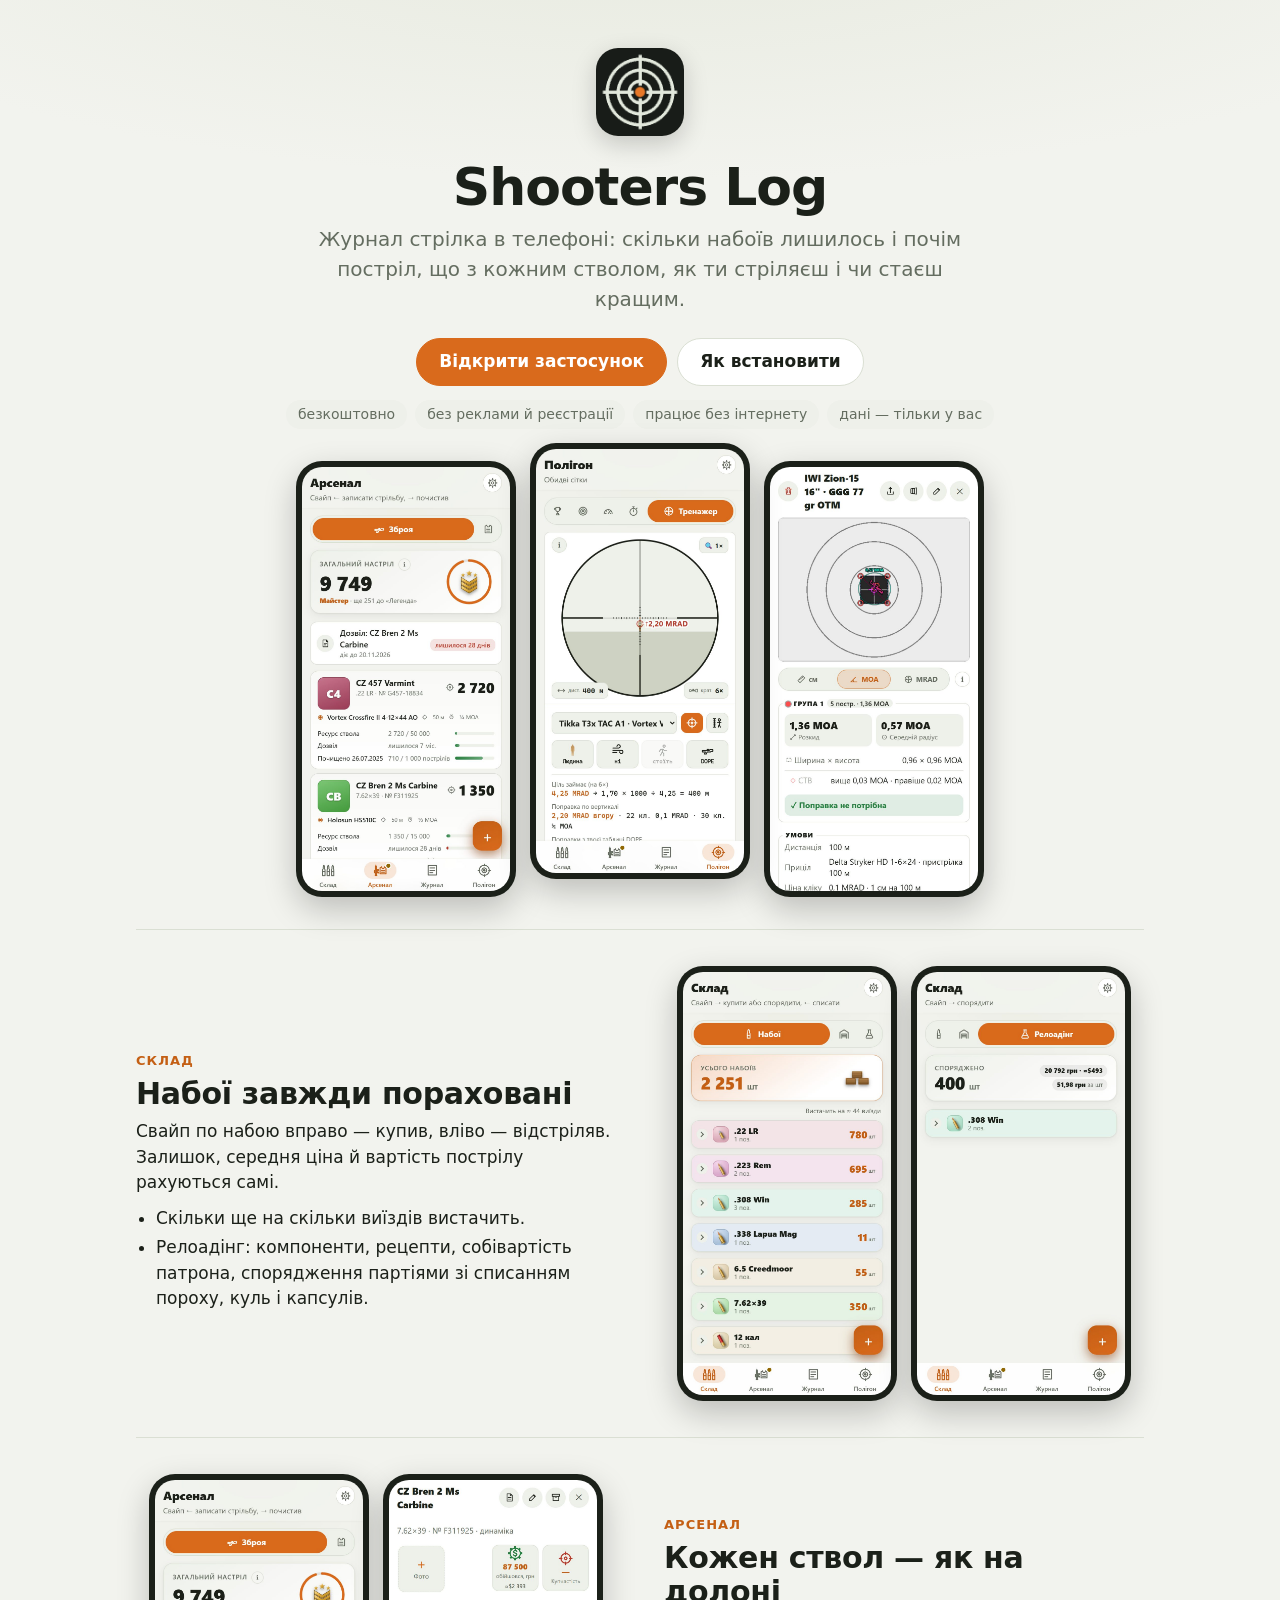
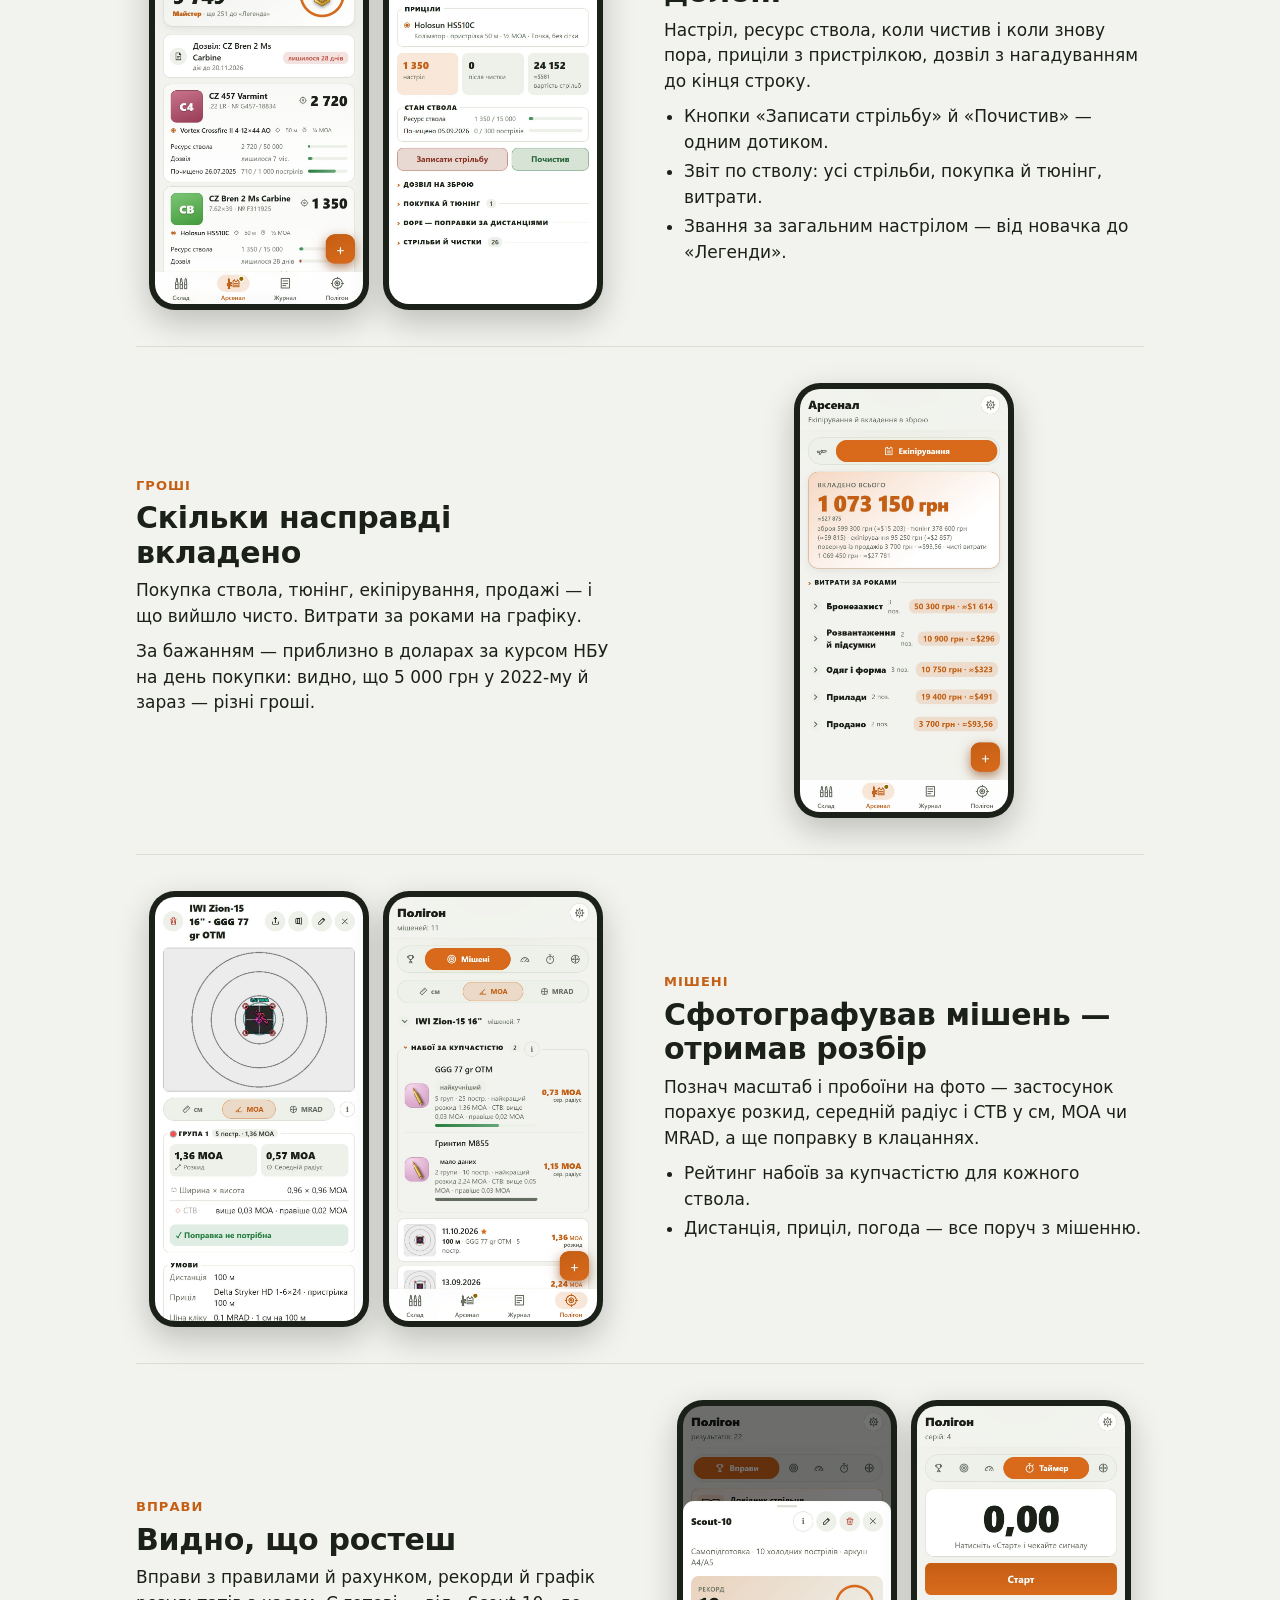
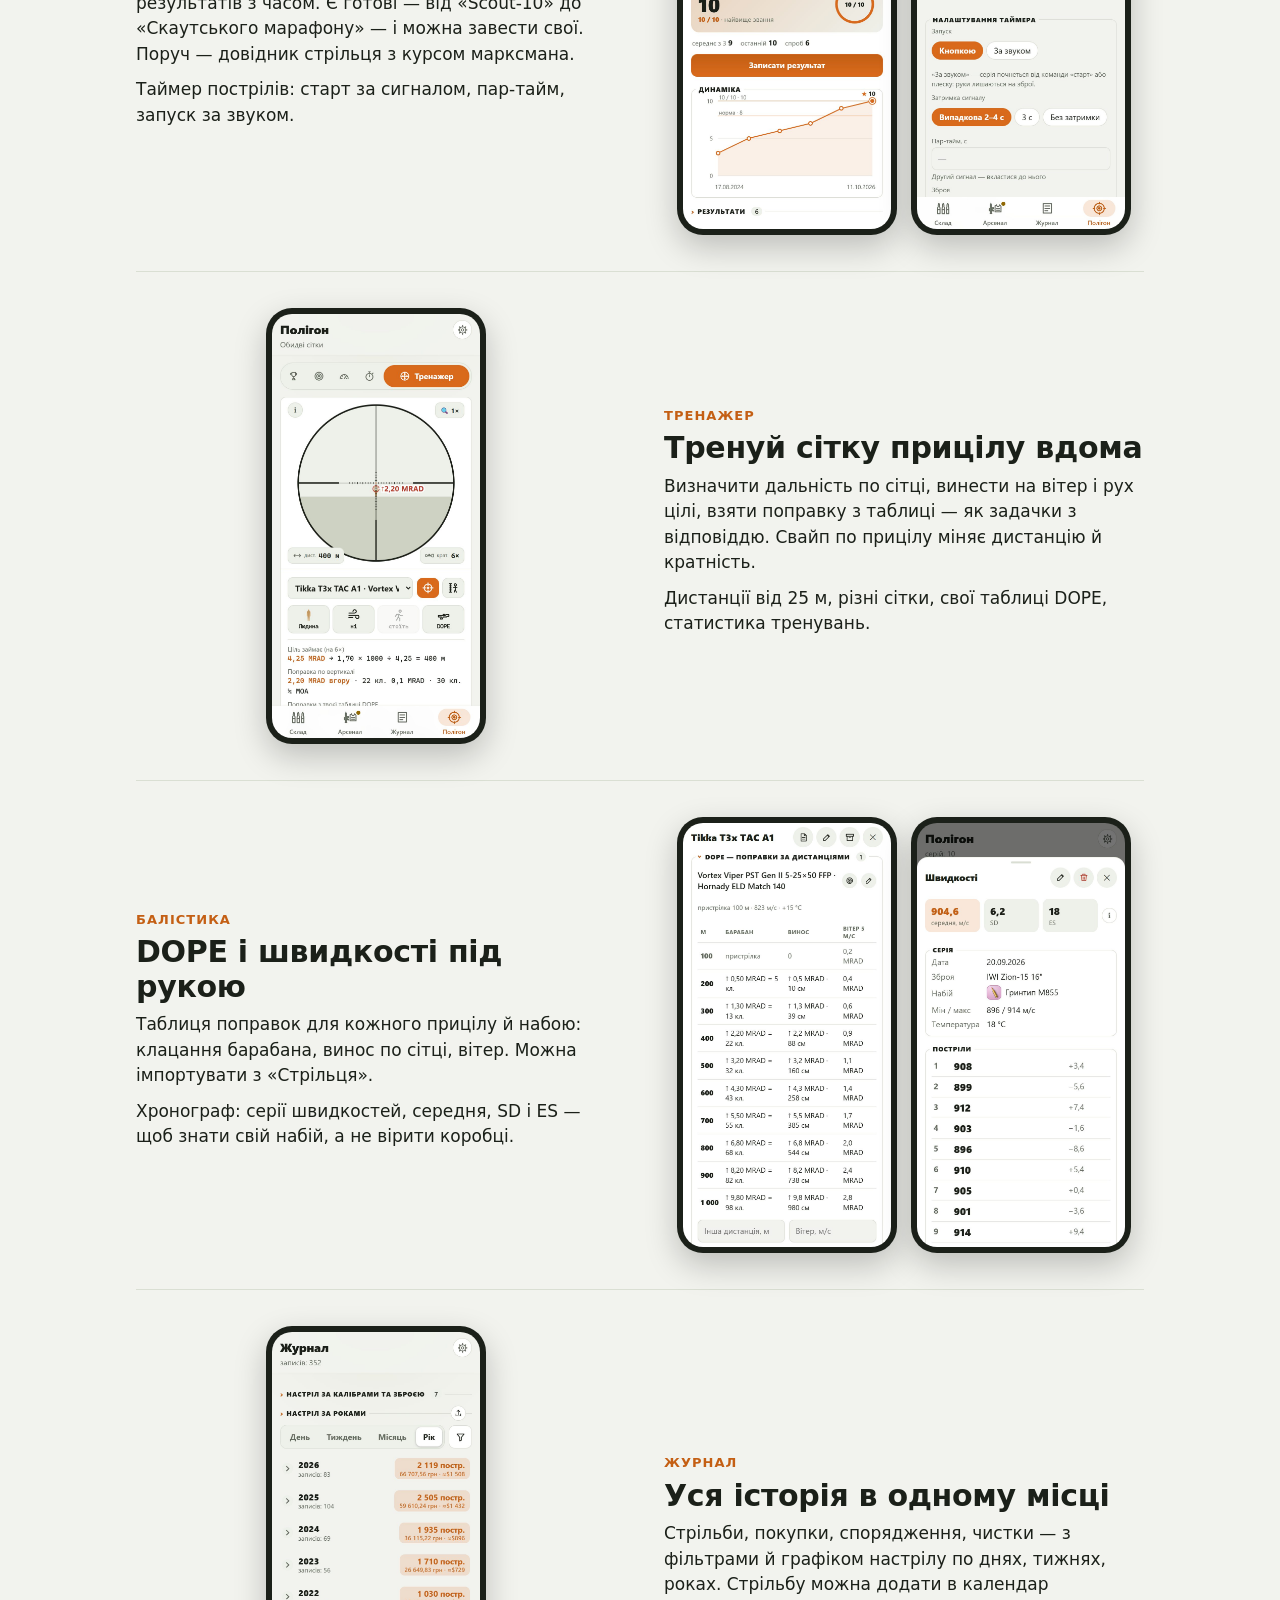
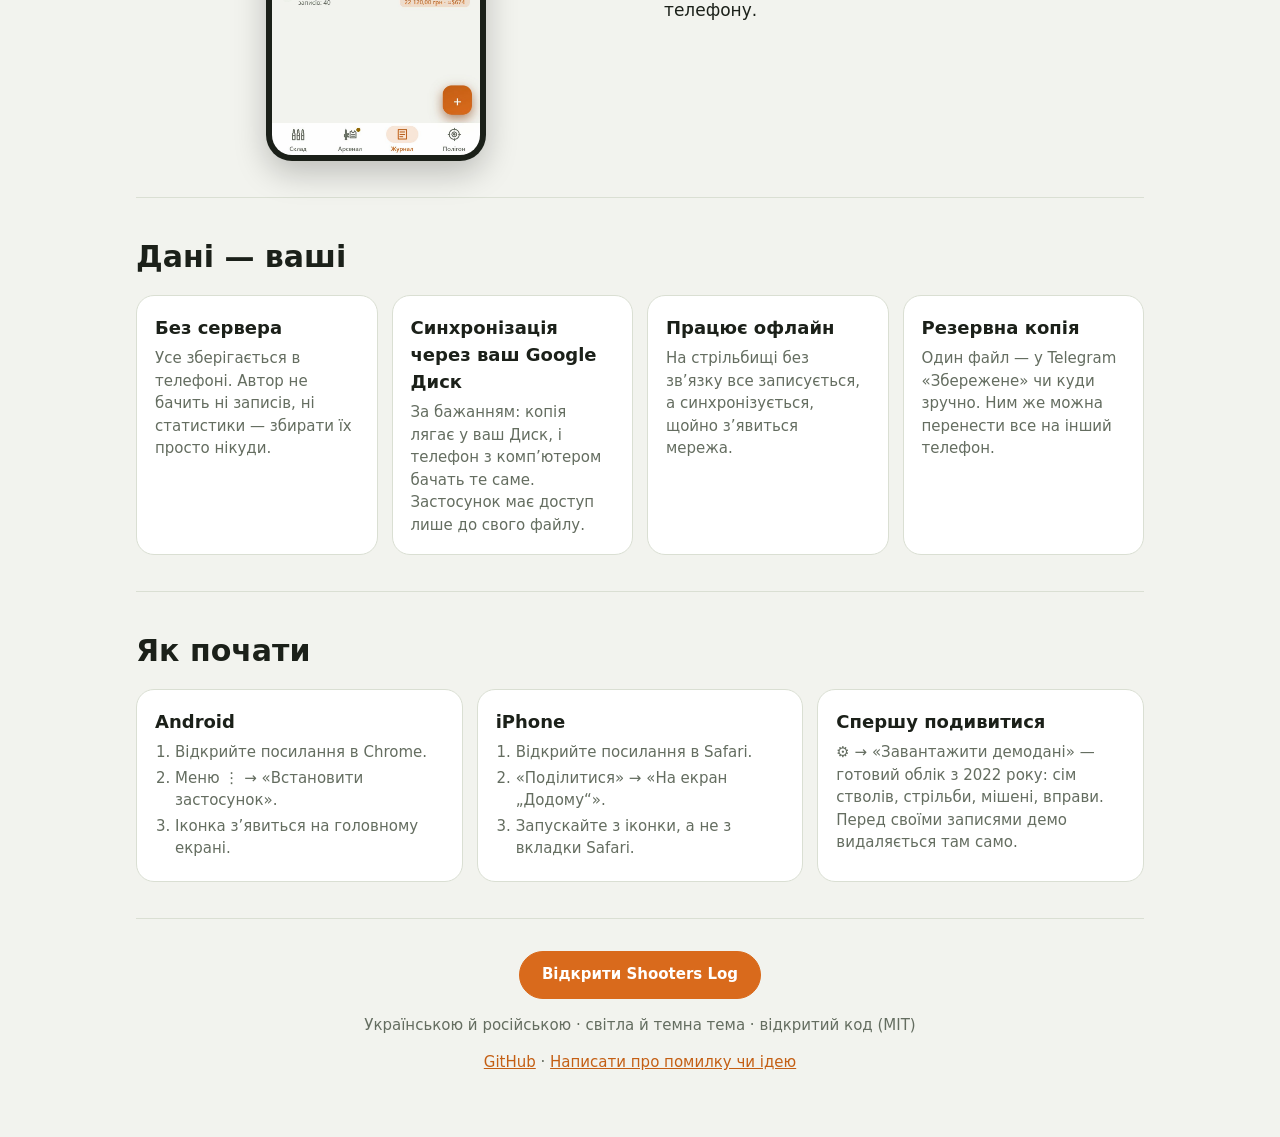
==== about/index.html @ f68d134b "0.7.73: ціни приблизно в доларах за курсом НБУ на день оплати й графік курсу; свої таблиці DOPE у тр" ====
<!doctype html>
<html lang="uk">
<head>
  <meta charset="utf-8">
  <meta name="viewport" content="width=device-width, initial-scale=1, viewport-fit=cover">
  <meta http-equiv="Content-Security-Policy" content="default-src 'none'; img-src 'self'; style-src 'unsafe-inline'; base-uri 'none'; form-action 'none'">
  <title>Shooters Log — журнал стрілка</title>
  <meta name="description" content="Безкоштовний застосунок для стрілка: набої й склад, стволи й настріл, мішені по фото, вправи, хронограф, таймер, тренажер сітки й таблиці DOPE. Працює без інтернету, дані лишаються у вас.">
  <meta property="og:type" content="website">
  <meta property="og:title" content="Shooters Log — журнал стрілка в телефоні">
  <meta property="og:description" content="Набої, стволи, настріл, мішені по фото, вправи, тренажер сітки й DOPE. Безкоштовно, без реклами й реєстрації.">
  <meta property="og:url" content="https://vitaliylobko.github.io/shooting-log/about/">
  <meta property="og:image" content="https://vitaliylobko.github.io/shooting-log/about/img/og.jpg">
  <meta property="og:image:width" content="1200">
  <meta property="og:image:height" content="630">
  <meta name="twitter:card" content="summary_large_image">
  <link rel="icon" href="../icons/icon-192.png">
  <style>
    :root {
      --bg: #f2f3ee; --bg-glow: #e7eadf; --surface: #fff; --surface-2: #eef0ea; --line: #dadfd3;
      --text: #1b2019; --muted: #646d60; --accent: #d96a1c; --accent-2: #c45f14; --on-accent: #fff;
      --frame: #1b2019;
    }
    @media (prefers-color-scheme: dark) {
      :root {
        --bg: #101310; --bg-glow: #1b2119; --surface: #191e18; --surface-2: #232a22; --line: #2e362d;
        --text: #eaeee5; --muted: #949e90; --accent: #ec7f2f; --accent-2: #f3a05c; --on-accent: #1b1208;
        --frame: #000;
      }
      /* Чорна рамка на темному тлі зникає — тонка світла обводка */
      .phone { box-shadow: 0 0 0 1px #3a4438, 0 12px 32px rgb(0 0 0 / .5); }
    }
    * { box-sizing: border-box; }
    html { -webkit-text-size-adjust: 100%; }
    body {
      margin: 0;
      background: radial-gradient(120% 50% at 50% -10%, var(--bg-glow), var(--bg) 60%) fixed, var(--bg);
      color: var(--text);
      font: 17px/1.5 system-ui, -apple-system, "Segoe UI", Roboto, sans-serif;
      overflow-x: clip;
    }
    a { color: var(--accent-2); }
    .wrap { max-width: 1040px; margin: 0 auto; padding: 0 16px; }

    header.hero { padding: 48px 0 24px; text-align: center; }
    .hero img.icon { width: 88px; height: 88px; border-radius: 22px; box-shadow: 0 8px 24px rgb(0 0 0 / .18); }
    .hero h1 { margin: 16px 0 4px; font-size: clamp(34px, 8vw, 52px); line-height: 1.05; letter-spacing: -.02em; font-weight: 900; }
    .hero .lead { margin: 10px auto 0; max-width: 34em; font-size: clamp(17px, 2.6vw, 20px); color: var(--muted); }
    .cta { display: flex; flex-wrap: wrap; gap: 10px; justify-content: center; margin: 24px 0 8px; }
    .btn {
      display: inline-flex; align-items: center; justify-content: center; min-height: 48px; padding: 0 22px;
      border-radius: 999px; font-weight: 700; text-decoration: none; border: 1px solid var(--line);
      color: var(--text); background: var(--surface);
    }
    .btn.primary { background: var(--accent); border-color: var(--accent); color: var(--on-accent); }
    .badges { display: flex; flex-wrap: wrap; gap: 8px; justify-content: center; margin-top: 14px; padding: 0; list-style: none; }
    .badges li { padding: 4px 12px; border-radius: 999px; background: var(--surface-2); color: var(--muted); font-size: 14px; }

    .strip { display: flex; gap: 14px; justify-content: center; margin: 32px 0 8px; }
    .strip .phone:nth-child(2) { transform: translateY(-18px); }

    .phone {
      flex: none; width: 220px; border-radius: 26px; padding: 6px; background: var(--frame);
      box-shadow: 0 12px 32px rgb(0 0 0 / .22);
    }
    .phone picture { display: block; }
    .phone img { display: block; width: 100%; height: auto; border-radius: 20px; aspect-ratio: 412 / 839; background: var(--surface-2); }

    section.feat { display: grid; grid-template-columns: 1fr; gap: 20px; align-items: center; padding: 36px 0; border-top: 1px solid var(--line); }
    .feat .text h2 { margin: 0 0 8px; font-size: clamp(24px, 4vw, 30px); line-height: 1.15; letter-spacing: -.01em; }
    .feat .text p { margin: 0 0 10px; }
    .feat .text ul { margin: 0; padding-left: 20px; }
    .feat .text li { margin: 4px 0; }
    .feat .kicker { display: block; margin-bottom: 6px; color: var(--accent-2); font-size: 13px; font-weight: 800; letter-spacing: .08em; text-transform: uppercase; }
    .feat .shots { display: flex; gap: 14px; justify-content: center; }
    @media (min-width: 760px) {
      section.feat { grid-template-columns: 1fr 1fr; gap: 48px; }
      section.feat.flip .shots { order: -1; }
    }
    @media (max-width: 520px) {
      .strip .phone:nth-child(n+3), .feat .shots .phone + .phone { display: none; }
      .strip .phone { width: 46%; }
      .strip .phone:nth-child(2) { transform: none; }
      .feat .shots .phone { width: min(260px, 78%); }
    }

    .cards { display: grid; grid-template-columns: repeat(auto-fit, minmax(240px, 1fr)); gap: 14px; }
    .card { padding: 18px; border-radius: 18px; background: var(--surface); border: 1px solid var(--line); }
    .card h3 { margin: 0 0 6px; font-size: 18px; }
    .card p, .card ol { margin: 0; color: var(--muted); font-size: 15px; }
    .card ol { padding-left: 20px; }
    .card li { margin: 3px 0; }
    section.block { padding: 36px 0; border-top: 1px solid var(--line); }
    section.block > h2 { margin: 0 0 16px; font-size: clamp(24px, 4vw, 30px); }

    footer { padding: 32px 0 48px; border-top: 1px solid var(--line); text-align: center; color: var(--muted); font-size: 15px; }
    footer .cta { margin-top: 0; }
  </style>
</head>
<body>
  <div class="wrap">
    <header class="hero">
      <img class="icon" src="../icons/icon-192.png" alt="" width="88" height="88">
      <h1>Shooters Log</h1>
      <p class="lead">Журнал стрілка в телефоні: скільки набоїв лишилось і почім постріл, що з кожним стволом, як ти стріляєш і чи стаєш кращим.</p>
      <div class="cta">
        <a class="btn primary" href="../">Відкрити застосунок</a>
        <a class="btn" href="#install">Як встановити</a>
      </div>
      <ul class="badges">
        <li>безкоштовно</li><li>без реклами й реєстрації</li><li>працює без інтернету</li><li>дані — тільки у вас</li>
      </ul>
      <div class="strip" aria-hidden="true">
        <div class="phone"><picture><source media="(prefers-color-scheme: dark)" srcset="img/dark/guns.jpg"><img src="img/guns.jpg" alt="" width="412" height="839"></picture></div>
        <div class="phone"><picture><source media="(prefers-color-scheme: dark)" srcset="img/dark/sim.jpg"><img src="img/sim.jpg" alt="" width="412" height="839"></picture></div>
        <div class="phone"><picture><source media="(prefers-color-scheme: dark)" srcset="img/dark/target-mark.jpg"><img src="img/target-mark.jpg" alt="" width="412" height="839"></picture></div>
      </div>
    </header>

    <section class="feat">
      <div class="text">
        <span class="kicker">Склад</span>
        <h2>Набої завжди пораховані</h2>
        <p>Свайп по набою вправо — купив, вліво — відстріляв. Залишок, середня ціна й вартість пострілу рахуються самі.</p>
        <ul>
          <li>Скільки ще на скільки виїздів вистачить.</li>
          <li>Релоадінг: компоненти, рецепти, собівартість патрона, спорядження партіями зі списанням пороху, куль і капсулів.</li>
        </ul>
      </div>
      <div class="shots">
        <div class="phone"><picture><source media="(prefers-color-scheme: dark)" srcset="img/dark/ammo.jpg"><img src="img/ammo.jpg" alt="Склад набоїв за калібрами" width="412" height="839" loading="lazy"></picture></div>
        <div class="phone"><picture><source media="(prefers-color-scheme: dark)" srcset="img/dark/reload.jpg"><img src="img/reload.jpg" alt="Релоадінг: споряджені набої" width="412" height="839" loading="lazy"></picture></div>
      </div>
    </section>

    <section class="feat flip">
      <div class="text">
        <span class="kicker">Арсенал</span>
        <h2>Кожен ствол — як на долоні</h2>
        <p>Настріл, ресурс ствола, коли чистив і коли знову пора, приціли з пристрілкою, дозвіл з нагадуванням до кінця строку.</p>
        <ul>
          <li>Кнопки «Записати стрільбу» й «Почистив» — одним дотиком.</li>
          <li>Звіт по стволу: усі стрільби, покупка й тюнінг, витрати.</li>
          <li>Звання за загальним настрілом — від новачка до «Легенди».</li>
        </ul>
      </div>
      <div class="shots">
        <div class="phone"><picture><source media="(prefers-color-scheme: dark)" srcset="img/dark/guns.jpg"><img src="img/guns.jpg" alt="Список стволів з настрілом і ресурсом" width="412" height="839" loading="lazy"></picture></div>
        <div class="phone"><picture><source media="(prefers-color-scheme: dark)" srcset="img/dark/weapon.jpg"><img src="img/weapon.jpg" alt="Картка ствола" width="412" height="839" loading="lazy"></picture></div>
      </div>
    </section>

    <section class="feat">
      <div class="text">
        <span class="kicker">Гроші</span>
        <h2>Скільки насправді вкладено</h2>
        <p>Покупка ствола, тюнінг, екіпірування, продажі — і що вийшло чисто. Витрати за роками на графіку.</p>
        <p>За бажанням — приблизно в доларах за курсом НБУ на день покупки: видно, що 5 000 грн у 2022-му й зараз — різні гроші.</p>
      </div>
      <div class="shots">
        <div class="phone"><picture><source media="(prefers-color-scheme: dark)" srcset="img/dark/gear.jpg"><img src="img/gear.jpg" alt="Екіпірування й вкладення в зброю" width="412" height="839" loading="lazy"></picture></div>
      </div>
    </section>

    <section class="feat flip">
      <div class="text">
        <span class="kicker">Мішені</span>
        <h2>Сфотографував мішень — отримав розбір</h2>
        <p>Познач масштаб і пробоїни на фото — застосунок порахує розкид, середній радіус і СТВ у см, MOA чи MRAD, а ще поправку в клацаннях.</p>
        <ul>
          <li>Рейтинг набоїв за купчастістю для кожного ствола.</li>
          <li>Дистанція, приціл, погода — все поруч з мішенню.</li>
        </ul>
      </div>
      <div class="shots">
        <div class="phone"><picture><source media="(prefers-color-scheme: dark)" srcset="img/dark/target-mark.jpg"><img src="img/target-mark.jpg" alt="Розмічена мішень з розкидом і СТВ" width="412" height="839" loading="lazy"></picture></div>
        <div class="phone"><picture><source media="(prefers-color-scheme: dark)" srcset="img/dark/target-open.jpg"><img src="img/target-open.jpg" alt="Набої за купчастістю" width="412" height="839" loading="lazy"></picture></div>
      </div>
    </section>

    <section class="feat">
      <div class="text">
        <span class="kicker">Вправи</span>
        <h2>Видно, що ростеш</h2>
        <p>Вправи з правилами й рахунком, рекорди й графік результатів з часом. Є готові — від «Scout-10» до «Скаутського марафону» — і можна завести свої. Поруч — довідник стрільця з курсом марксмана.</p>
        <p>Таймер пострілів: старт за сигналом, пар-тайм, запуск за звуком.</p>
      </div>
      <div class="shots">
        <div class="phone"><picture><source media="(prefers-color-scheme: dark)" srcset="img/dark/exercise-open.jpg"><img src="img/exercise-open.jpg" alt="Вправа з рекордом і графіком" width="412" height="839" loading="lazy"></picture></div>
        <div class="phone"><picture><source media="(prefers-color-scheme: dark)" srcset="img/dark/timer.jpg"><img src="img/timer.jpg" alt="Таймер пострілів" width="412" height="839" loading="lazy"></picture></div>
      </div>
    </section>

    <section class="feat flip">
      <div class="text">
        <span class="kicker">Тренажер</span>
        <h2>Тренуй сітку прицілу вдома</h2>
        <p>Визначити дальність по сітці, винести на вітер і рух цілі, взяти поправку з таблиці — як задачки з відповіддю. Свайп по прицілу міняє дистанцію й кратність.</p>
        <p>Дистанції від 25 м, різні сітки, свої таблиці DOPE, статистика тренувань.</p>
      </div>
      <div class="shots">
        <div class="phone"><picture><source media="(prefers-color-scheme: dark)" srcset="img/dark/sim.jpg"><img src="img/sim.jpg" alt="Тренажер прицільної сітки" width="412" height="839" loading="lazy"></picture></div>
      </div>
    </section>

    <section class="feat">
      <div class="text">
        <span class="kicker">Балістика</span>
        <h2>DOPE і швидкості під рукою</h2>
        <p>Таблиця поправок для кожного прицілу й набою: клацання барабана, винос по сітці, вітер. Можна імпортувати з «Стрільця».</p>
        <p>Хронограф: серії швидкостей, середня, SD і ES — щоб знати свій набій, а не вірити коробці.</p>
      </div>
      <div class="shots">
        <div class="phone"><picture><source media="(prefers-color-scheme: dark)" srcset="img/dark/dope.jpg"><img src="img/dope.jpg" alt="Таблиця DOPE" width="412" height="839" loading="lazy"></picture></div>
        <div class="phone"><picture><source media="(prefers-color-scheme: dark)" srcset="img/dark/chrono-open.jpg"><img src="img/chrono-open.jpg" alt="Серія швидкостей з хронографа" width="412" height="839" loading="lazy"></picture></div>
      </div>
    </section>

    <section class="feat flip">
      <div class="text">
        <span class="kicker">Журнал</span>
        <h2>Уся історія в одному місці</h2>
        <p>Стрільби, покупки, спорядження, чистки — з фільтрами й графіком настрілу по днях, тижнях, роках. Стрільбу можна додати в календар телефону.</p>
      </div>
      <div class="shots">
        <div class="phone"><picture><source media="(prefers-color-scheme: dark)" srcset="img/dark/log.jpg"><img src="img/log.jpg" alt="Журнал з настрілом за роками" width="412" height="839" loading="lazy"></picture></div>
      </div>
    </section>

    <section class="block">
      <h2>Дані — ваші</h2>
      <div class="cards">
        <div class="card"><h3>Без сервера</h3><p>Усе зберігається в телефоні. Автор не бачить ні записів, ні статистики — збирати їх просто нікуди.</p></div>
        <div class="card"><h3>Синхронізація через ваш Google Диск</h3><p>За бажанням: копія лягає у ваш Диск, і телефон з комп’ютером бачать те саме. Застосунок має доступ лише до свого файлу.</p></div>
        <div class="card"><h3>Працює офлайн</h3><p>На стрільбищі без зв’язку все записується, а синхронізується, щойно з’явиться мережа.</p></div>
        <div class="card"><h3>Резервна копія</h3><p>Один файл — у Telegram «Збережене» чи куди зручно. Ним же можна перенести все на інший телефон.</p></div>
      </div>
    </section>

    <section class="block" id="install">
      <h2>Як почати</h2>
      <div class="cards">
        <div class="card"><h3>Android</h3><ol><li>Відкрийте посилання в Chrome.</li><li>Меню ⋮ → «Встановити застосунок».</li><li>Іконка з’явиться на головному екрані.</li></ol></div>
        <div class="card"><h3>iPhone</h3><ol><li>Відкрийте посилання в Safari.</li><li>«Поділитися» → «На екран „Додому“».</li><li>Запускайте з іконки, а не з вкладки Safari.</li></ol></div>
        <div class="card"><h3>Спершу подивитися</h3><p>⚙ → «Завантажити демодані» — готовий облік з 2022 року: сім стволів, стрільби, мішені, вправи. Перед своїми записями демо видаляється там само.</p></div>
      </div>
    </section>

    <footer>
      <div class="cta"><a class="btn primary" href="../">Відкрити Shooters Log</a></div>
      <p>Українською й російською · світла й темна тема · відкритий код (MIT)</p>
      <p><a href="https://github.com/VitaliyLobko/shooting-log">GitHub</a> · <a href="https://github.com/VitaliyLobko/shooting-log/issues/new">Написати про помилку чи ідею</a></p>
    </footer>
  </div>
</body>
</html>
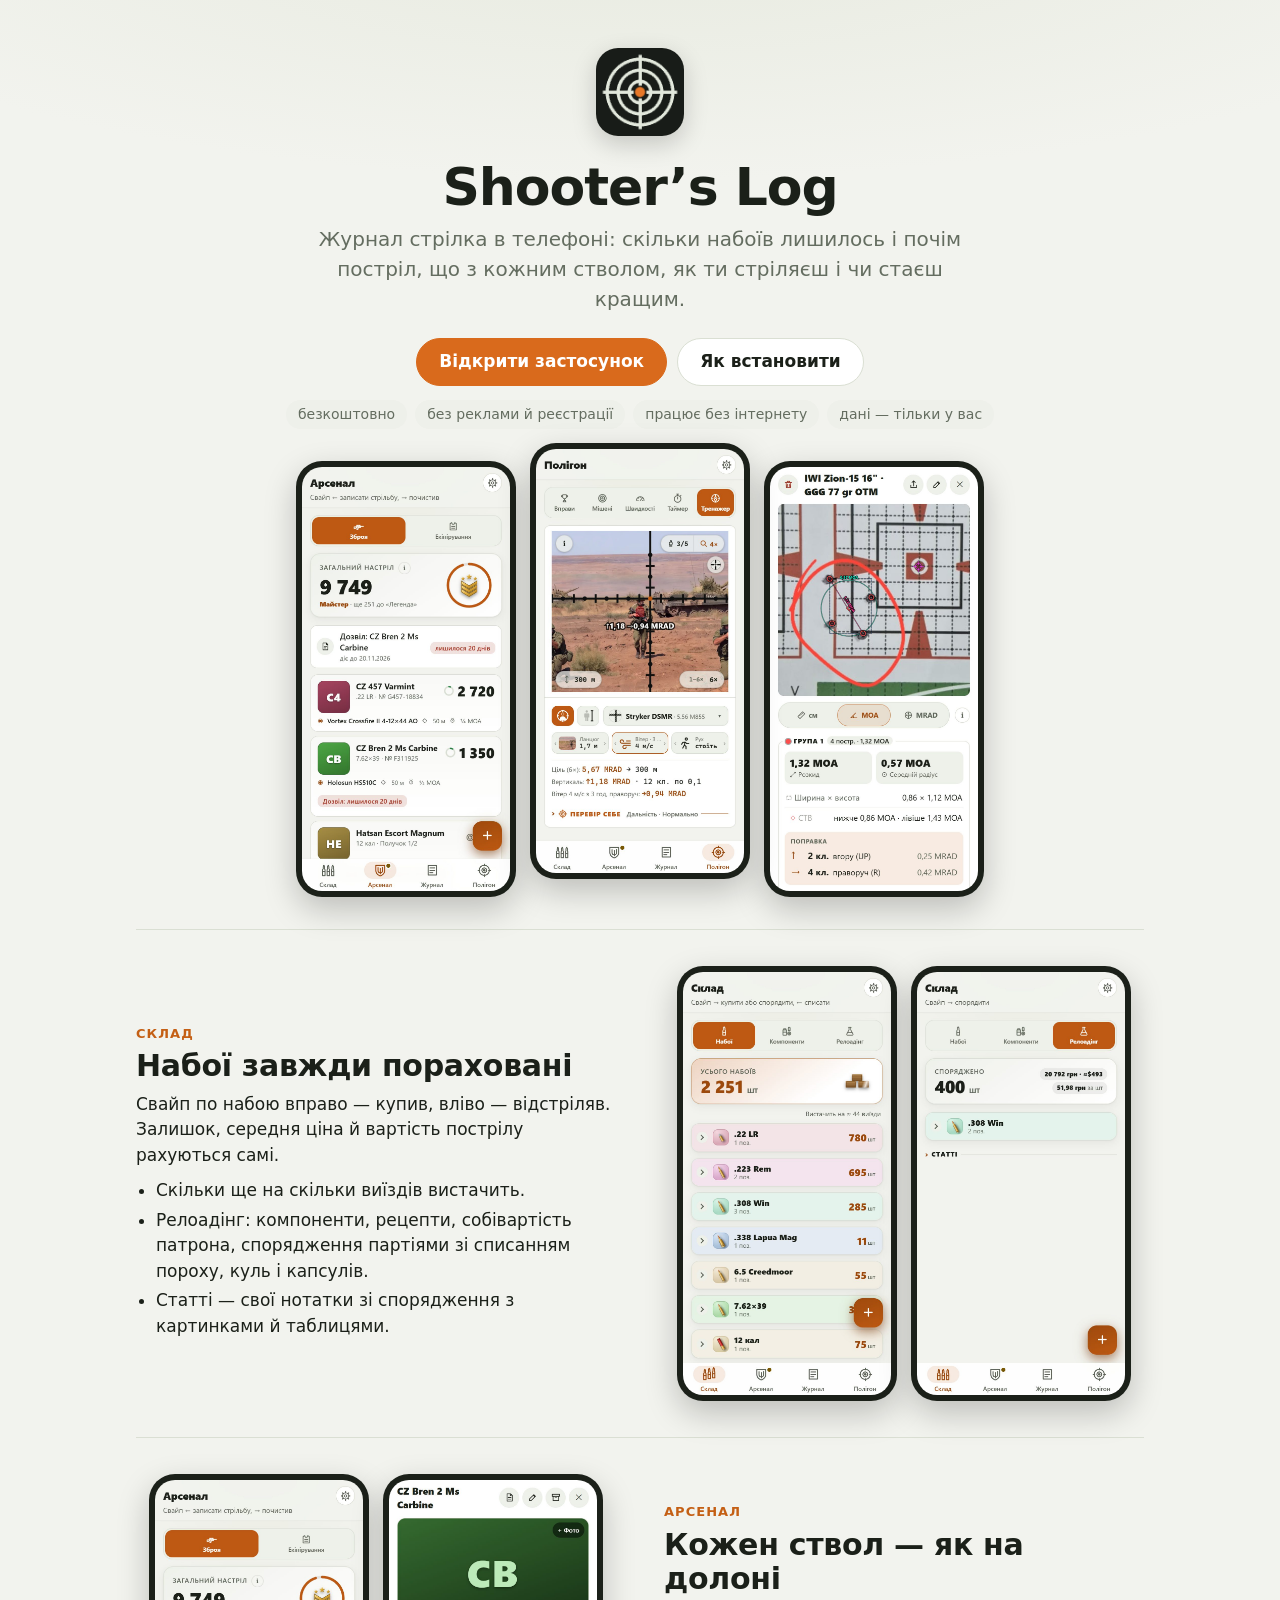
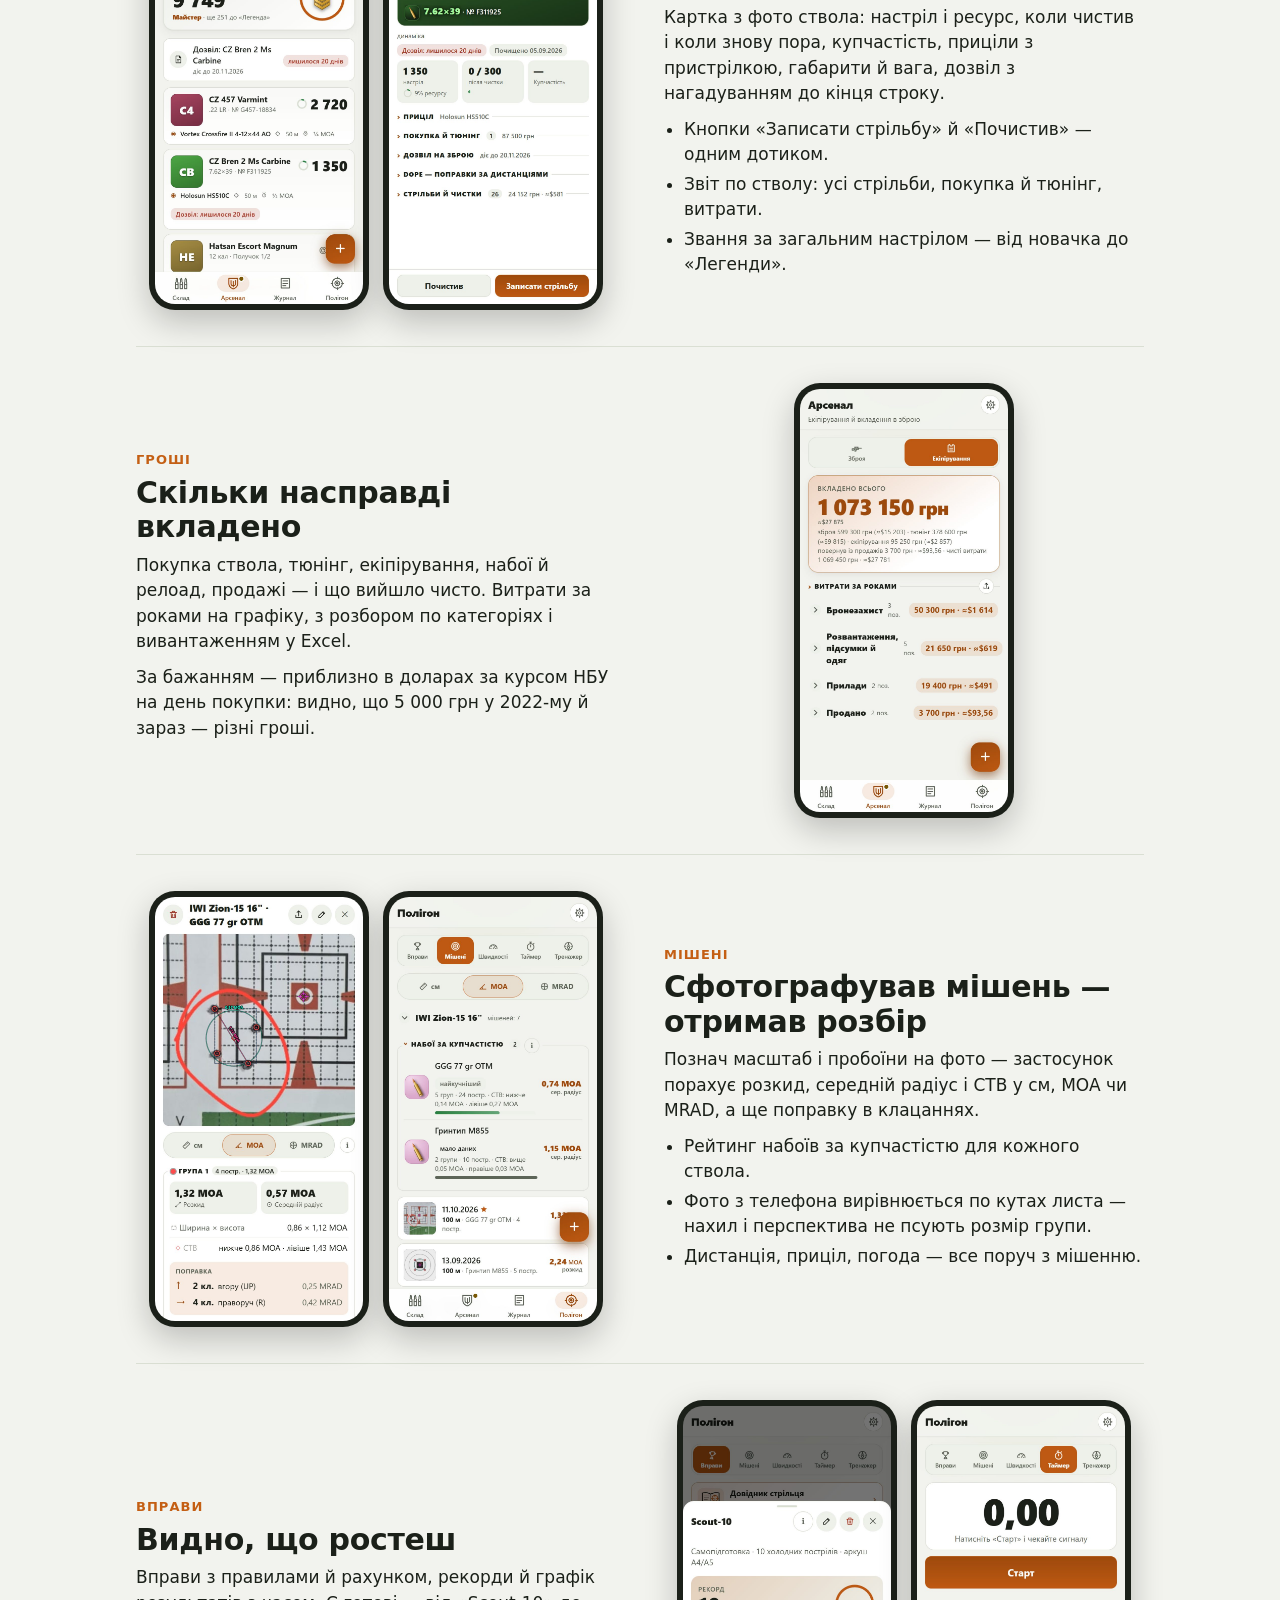
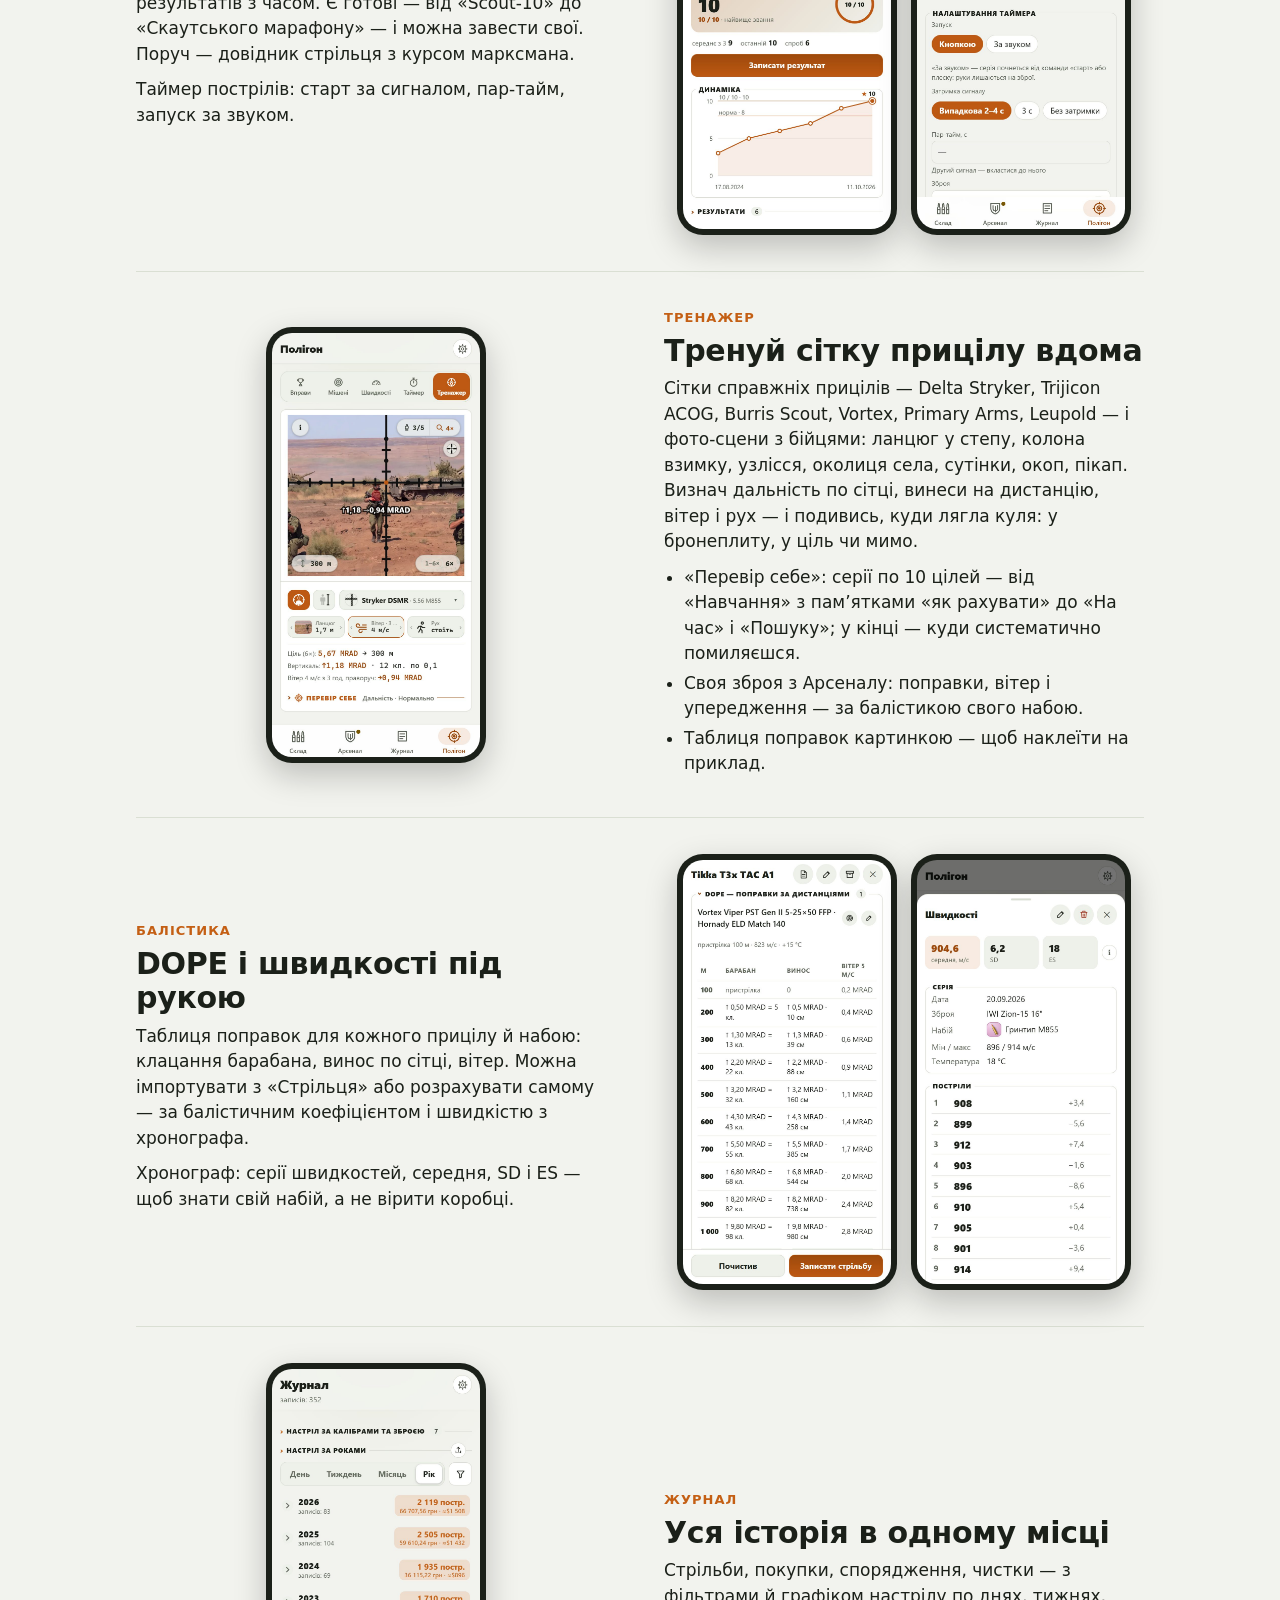
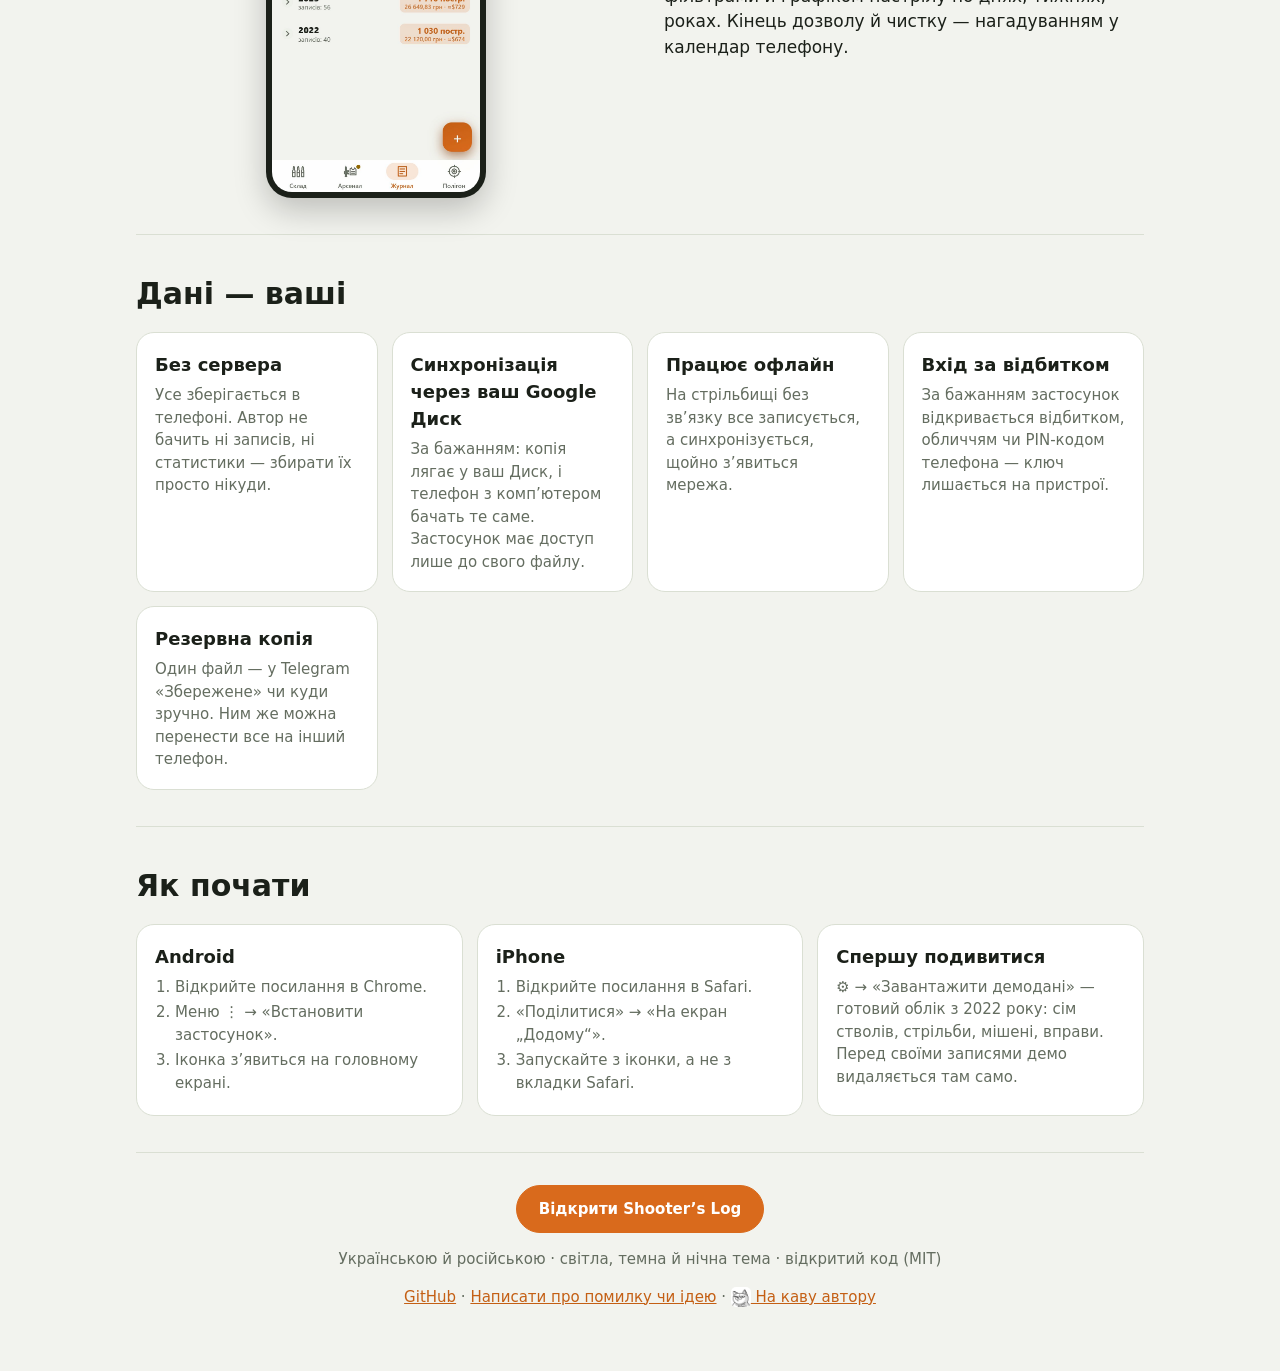
==== commit e069c66d: "0.7.93: Shooter’s Log, зони тренажера, банка Монобанку, оновлена сторінка «Про застосунок»" ====
--- a/about/index.html
+++ b/about/index.html
@@ -4,10 +4,10 @@
   <meta charset="utf-8">
   <meta name="viewport" content="width=device-width, initial-scale=1, viewport-fit=cover">
   <meta http-equiv="Content-Security-Policy" content="default-src 'none'; img-src 'self'; style-src 'unsafe-inline'; base-uri 'none'; form-action 'none'">
-  <title>Shooters Log — журнал стрілка</title>
+  <title>Shooter’s Log — журнал стрілка</title>
   <meta name="description" content="Безкоштовний застосунок для стрілка: набої й склад, стволи й настріл, мішені по фото, вправи, хронограф, таймер, тренажер сітки й таблиці DOPE. Працює без інтернету, дані лишаються у вас.">
   <meta property="og:type" content="website">
-  <meta property="og:title" content="Shooters Log — журнал стрілка в телефоні">
+  <meta property="og:title" content="Shooter’s Log — журнал стрілка в телефоні">
   <meta property="og:description" content="Набої, стволи, настріл, мішені по фото, вправи, тренажер сітки й DOPE. Безкоштовно, без реклами й реєстрації.">
   <meta property="og:url" content="https://vitaliylobko.github.io/shooting-log/about/">
   <meta property="og:image" content="https://vitaliylobko.github.io/shooting-log/about/img/og.jpg">
@@ -101,7 +101,7 @@
   <div class="wrap">
     <header class="hero">
       <img class="icon" src="../icons/icon-192.png" alt="" width="88" height="88">
-      <h1>Shooters Log</h1>
+      <h1>Shooter’s Log</h1>
       <p class="lead">Журнал стрілка в телефоні: скільки набоїв лишилось і почім постріл, що з кожним стволом, як ти стріляєш і чи стаєш кращим.</p>
       <div class="cta">
         <a class="btn primary" href="../">Відкрити застосунок</a>
@@ -125,6 +125,7 @@
         <ul>
           <li>Скільки ще на скільки виїздів вистачить.</li>
           <li>Релоадінг: компоненти, рецепти, собівартість патрона, спорядження партіями зі списанням пороху, куль і капсулів.</li>
+          <li>Статті — свої нотатки зі спорядження з картинками й таблицями.</li>
         </ul>
       </div>
       <div class="shots">
@@ -137,7 +138,7 @@
       <div class="text">
         <span class="kicker">Арсенал</span>
         <h2>Кожен ствол — як на долоні</h2>
-        <p>Настріл, ресурс ствола, коли чистив і коли знову пора, приціли з пристрілкою, дозвіл з нагадуванням до кінця строку.</p>
+        <p>Картка з фото ствола: настріл і ресурс, коли чистив і коли знову пора, купчастість, приціли з пристрілкою, габарити й вага, дозвіл з нагадуванням до кінця строку.</p>
         <ul>
           <li>Кнопки «Записати стрільбу» й «Почистив» — одним дотиком.</li>
           <li>Звіт по стволу: усі стрільби, покупка й тюнінг, витрати.</li>
@@ -154,7 +155,7 @@
       <div class="text">
         <span class="kicker">Гроші</span>
         <h2>Скільки насправді вкладено</h2>
-        <p>Покупка ствола, тюнінг, екіпірування, продажі — і що вийшло чисто. Витрати за роками на графіку.</p>
+        <p>Покупка ствола, тюнінг, екіпірування, набої й релоад, продажі — і що вийшло чисто. Витрати за роками на графіку, з розбором по категоріях і вивантаженням у Excel.</p>
         <p>За бажанням — приблизно в доларах за курсом НБУ на день покупки: видно, що 5 000 грн у 2022-му й зараз — різні гроші.</p>
       </div>
       <div class="shots">
@@ -169,6 +170,7 @@
         <p>Познач масштаб і пробоїни на фото — застосунок порахує розкид, середній радіус і СТВ у см, MOA чи MRAD, а ще поправку в клацаннях.</p>
         <ul>
           <li>Рейтинг набоїв за купчастістю для кожного ствола.</li>
+          <li>Фото з телефона вирівнюється по кутах листа — нахил і перспектива не псують розмір групи.</li>
           <li>Дистанція, приціл, погода — все поруч з мішенню.</li>
         </ul>
       </div>
@@ -195,8 +197,12 @@
       <div class="text">
         <span class="kicker">Тренажер</span>
         <h2>Тренуй сітку прицілу вдома</h2>
-        <p>Визначити дальність по сітці, винести на вітер і рух цілі, взяти поправку з таблиці — як задачки з відповіддю. Свайп по прицілу міняє дистанцію й кратність.</p>
-        <p>Дистанції від 25 м, різні сітки, свої таблиці DOPE, статистика тренувань.</p>
+        <p>Сітки справжніх прицілів — Delta Stryker, Trijicon ACOG, Burris Scout, Vortex, Primary Arms, Leupold — і фото-сцени з бійцями: ланцюг у степу, колона взимку, узлісся, околиця села, сутінки, окоп, пікап. Визнач дальність по сітці, винеси на дистанцію, вітер і рух — і подивись, куди лягла куля: у бронеплиту, у ціль чи мимо.</p>
+        <ul>
+          <li>«Перевір себе»: серії по 10 цілей — від «Навчання» з пам’ятками «як рахувати» до «На час» і «Пошуку»; у кінці — куди систематично помиляєшся.</li>
+          <li>Своя зброя з Арсеналу: поправки, вітер і упередження — за балістикою свого набою.</li>
+          <li>Таблиця поправок картинкою — щоб наклеїти на приклад.</li>
+        </ul>
       </div>
       <div class="shots">
         <div class="phone"><picture><source media="(prefers-color-scheme: dark)" srcset="img/dark/sim.jpg"><img src="img/sim.jpg" alt="Тренажер прицільної сітки" width="412" height="839" loading="lazy"></picture></div>
@@ -207,7 +213,7 @@
       <div class="text">
         <span class="kicker">Балістика</span>
         <h2>DOPE і швидкості під рукою</h2>
-        <p>Таблиця поправок для кожного прицілу й набою: клацання барабана, винос по сітці, вітер. Можна імпортувати з «Стрільця».</p>
+        <p>Таблиця поправок для кожного прицілу й набою: клацання барабана, винос по сітці, вітер. Можна імпортувати з «Стрільця» або розрахувати самому — за балістичним коефіцієнтом і швидкістю з хронографа.</p>
         <p>Хронограф: серії швидкостей, середня, SD і ES — щоб знати свій набій, а не вірити коробці.</p>
       </div>
       <div class="shots">
@@ -220,7 +226,7 @@
       <div class="text">
         <span class="kicker">Журнал</span>
         <h2>Уся історія в одному місці</h2>
-        <p>Стрільби, покупки, спорядження, чистки — з фільтрами й графіком настрілу по днях, тижнях, роках. Стрільбу можна додати в календар телефону.</p>
+        <p>Стрільби, покупки, спорядження, чистки — з фільтрами й графіком настрілу по днях, тижнях, роках. Кінець дозволу й чистку — нагадуванням у календар телефону.</p>
       </div>
       <div class="shots">
         <div class="phone"><picture><source media="(prefers-color-scheme: dark)" srcset="img/dark/log.jpg"><img src="img/log.jpg" alt="Журнал з настрілом за роками" width="412" height="839" loading="lazy"></picture></div>
@@ -233,6 +239,7 @@
         <div class="card"><h3>Без сервера</h3><p>Усе зберігається в телефоні. Автор не бачить ні записів, ні статистики — збирати їх просто нікуди.</p></div>
         <div class="card"><h3>Синхронізація через ваш Google Диск</h3><p>За бажанням: копія лягає у ваш Диск, і телефон з комп’ютером бачать те саме. Застосунок має доступ лише до свого файлу.</p></div>
         <div class="card"><h3>Працює офлайн</h3><p>На стрільбищі без зв’язку все записується, а синхронізується, щойно з’явиться мережа.</p></div>
+        <div class="card"><h3>Вхід за відбитком</h3><p>За бажанням застосунок відкривається відбитком, обличчям чи PIN-кодом телефона — ключ лишається на пристрої.</p></div>
         <div class="card"><h3>Резервна копія</h3><p>Один файл — у Telegram «Збережене» чи куди зручно. Ним же можна перенести все на інший телефон.</p></div>
       </div>
     </section>
@@ -247,9 +254,9 @@
     </section>
 
     <footer>
-      <div class="cta"><a class="btn primary" href="../">Відкрити Shooters Log</a></div>
-      <p>Українською й російською · світла й темна тема · відкритий код (MIT)</p>
-      <p><a href="https://github.com/VitaliyLobko/shooting-log">GitHub</a> · <a href="https://github.com/VitaliyLobko/shooting-log/issues/new">Написати про помилку чи ідею</a></p>
+      <div class="cta"><a class="btn primary" href="../">Відкрити Shooter’s Log</a></div>
+      <p>Українською й російською · світла, темна й нічна тема · відкритий код (MIT)</p>
+      <p><a href="https://github.com/VitaliyLobko/shooting-log">GitHub</a> · <a href="https://github.com/VitaliyLobko/shooting-log/issues/new">Написати про помилку чи ідею</a> · <a href="https://send.monobank.ua/jar/XJKDMyVfW"><img src="../icons/monobank.png" alt="" width="20" height="20" style="vertical-align: -5px; border-radius: 5px"> На каву автору</a></p>
     </footer>
   </div>
 </body>
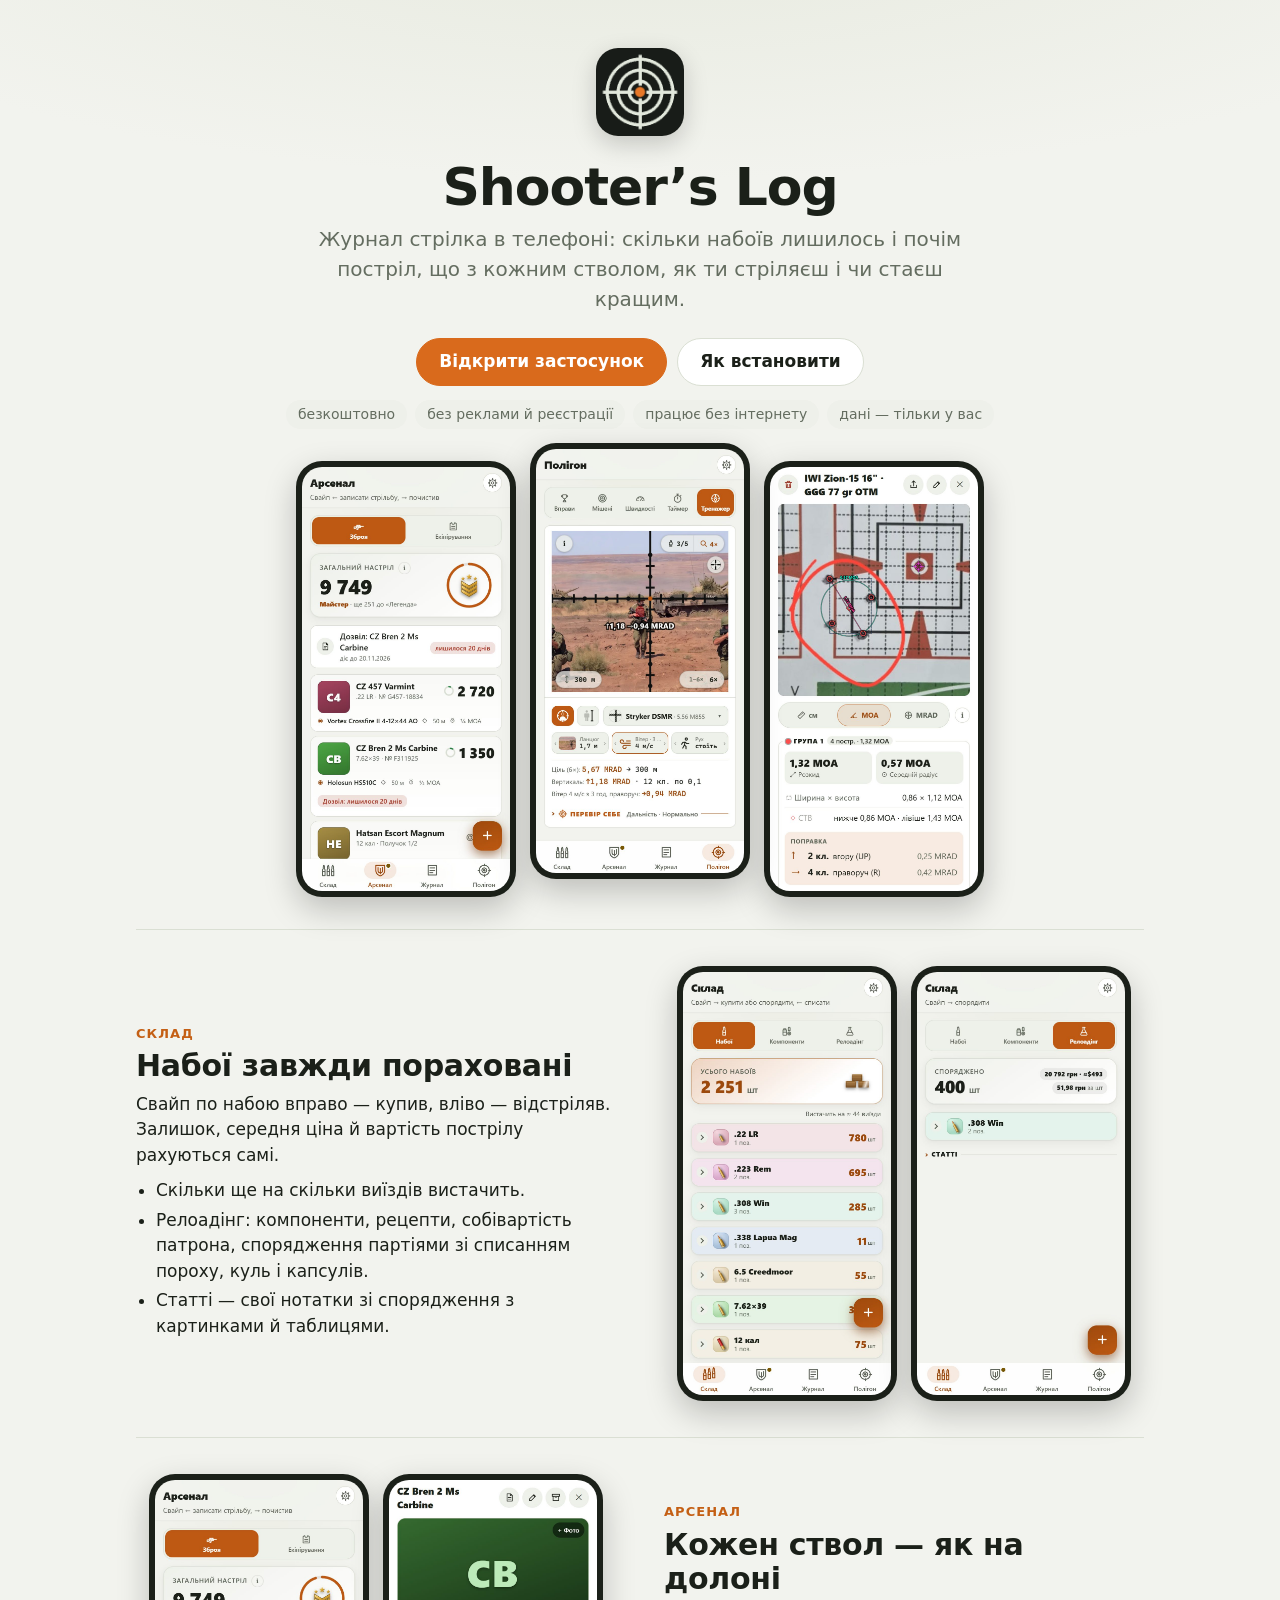
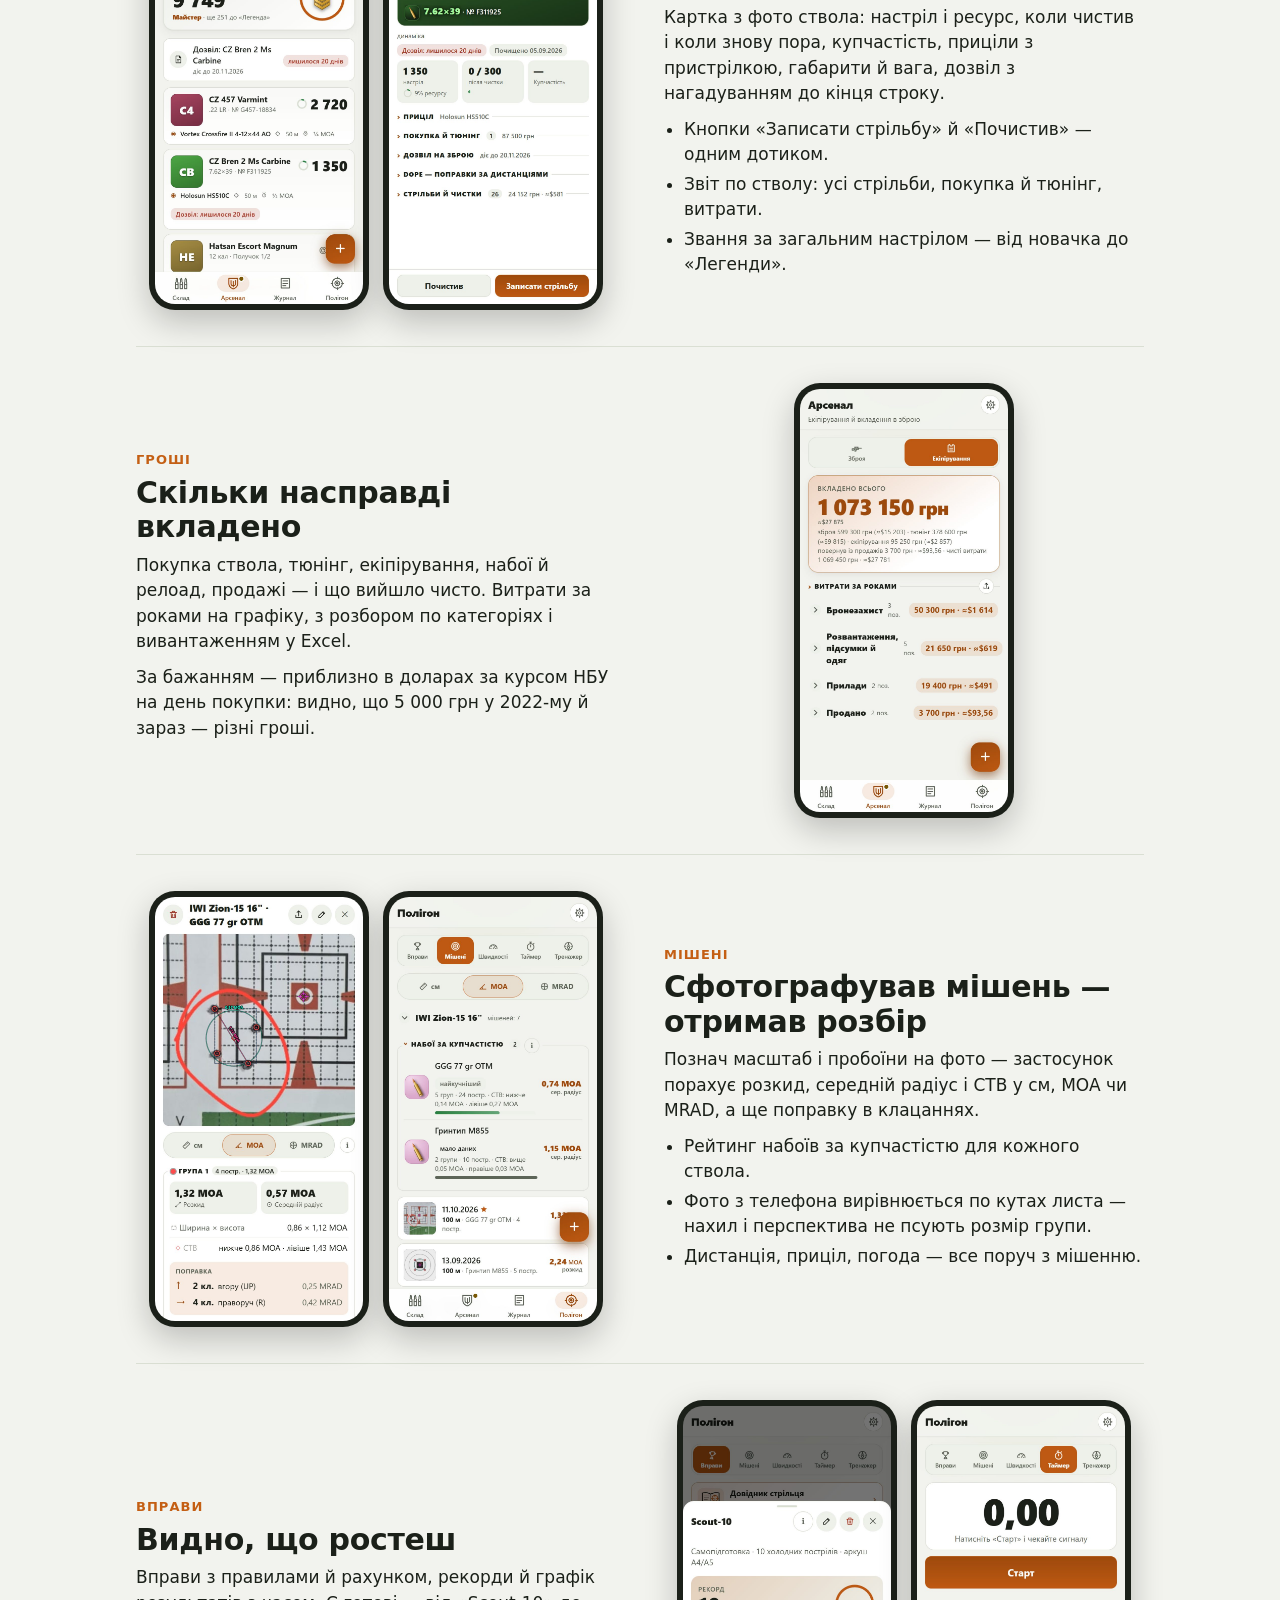
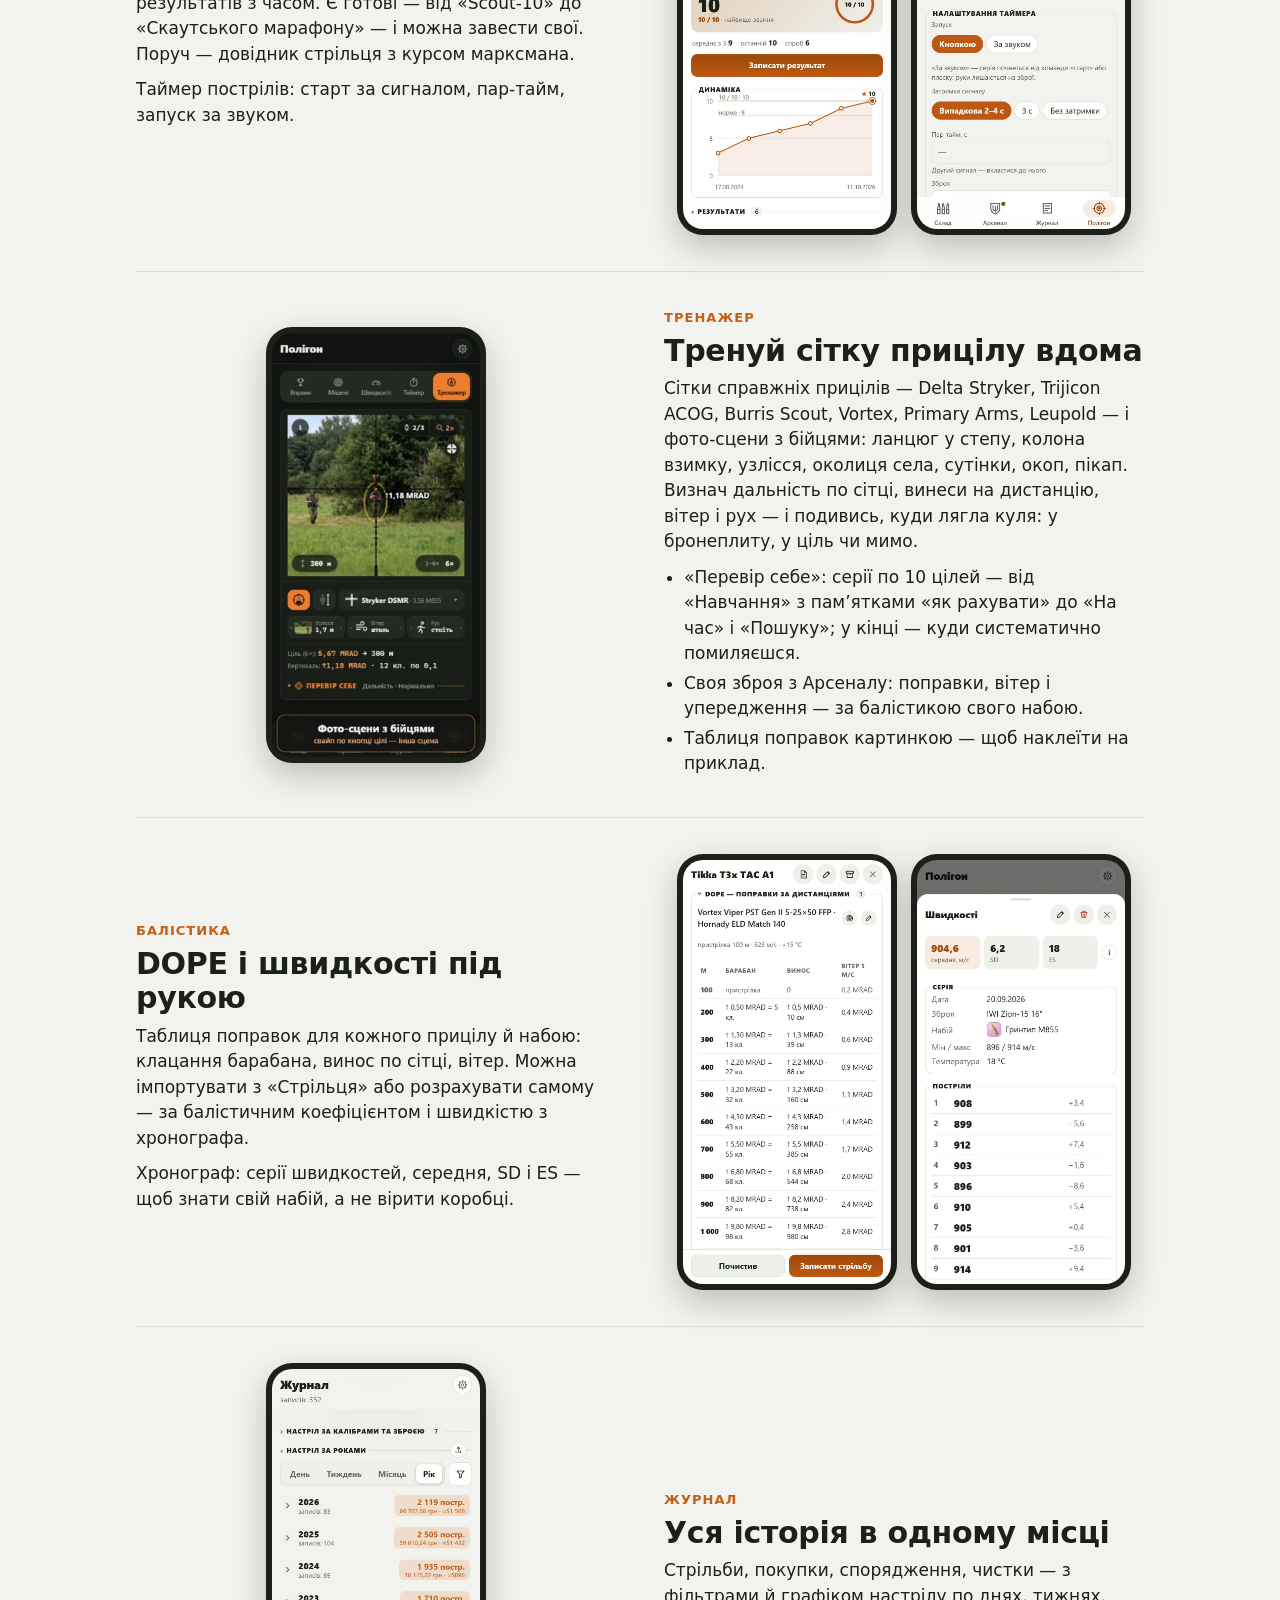
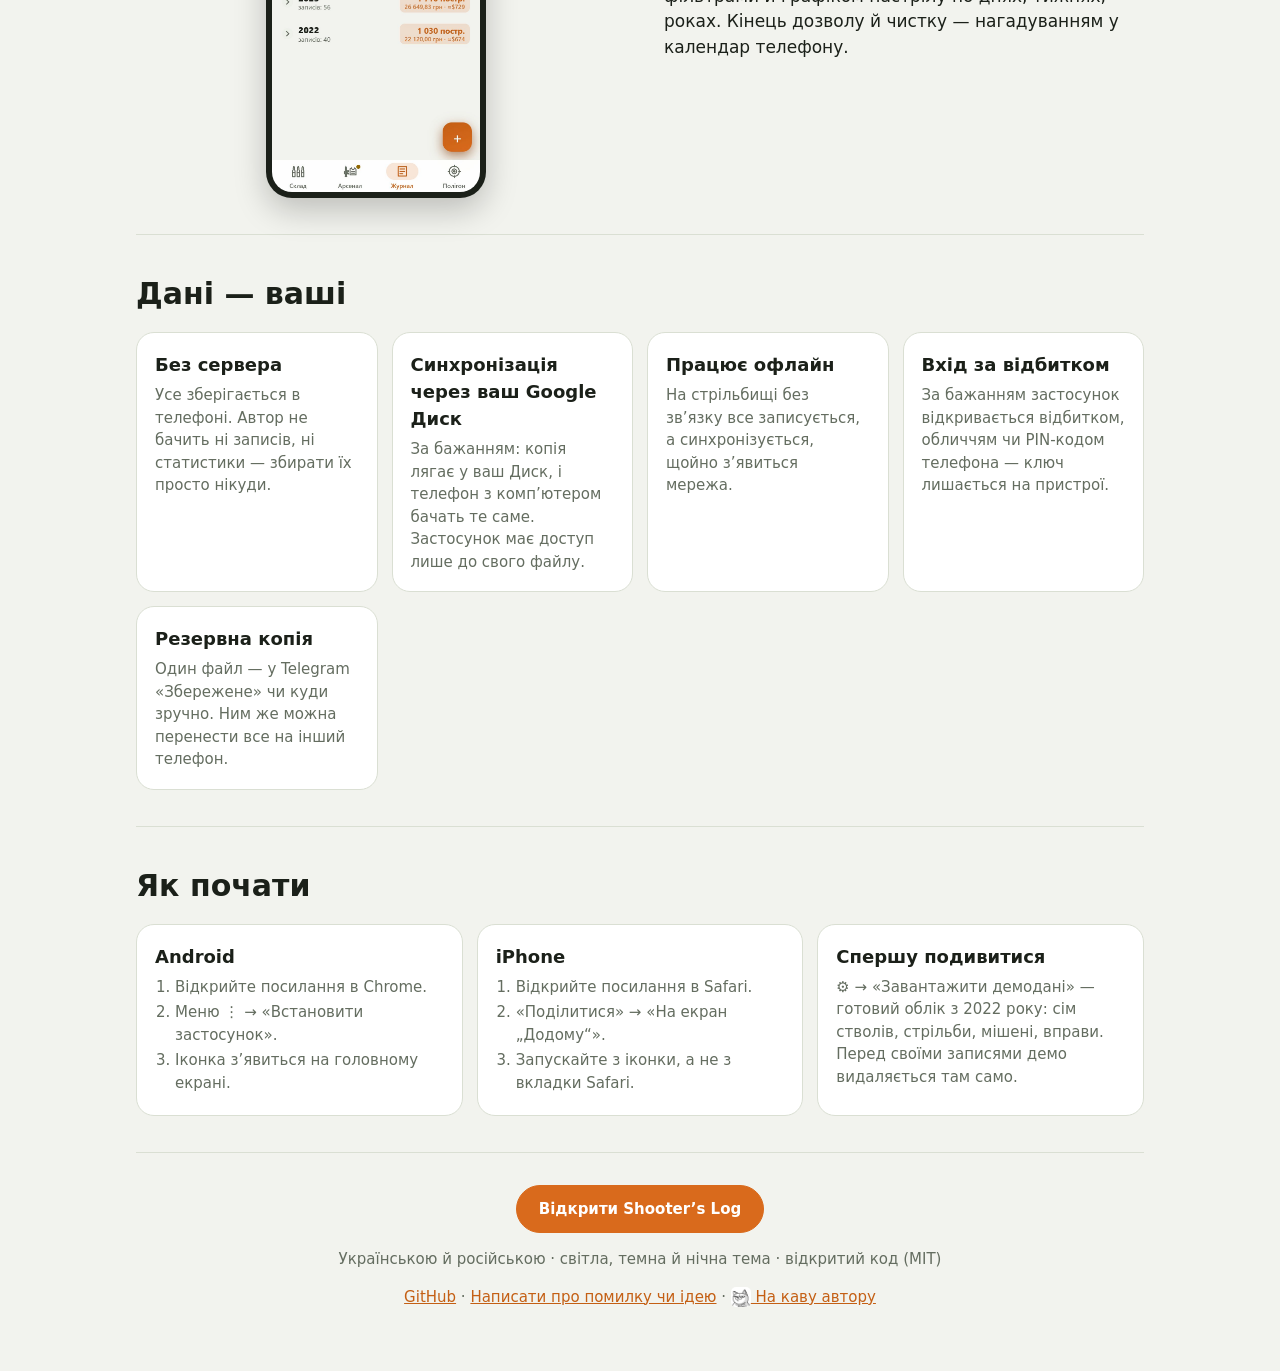
==== commit f4e5f15f: "0.7.93: тур і відео тренажера, фото-сцена за замовчуванням, картка «На каву автору»" ====
--- a/about/index.html
+++ b/about/index.html
@@ -3,7 +3,7 @@
 <head>
   <meta charset="utf-8">
   <meta name="viewport" content="width=device-width, initial-scale=1, viewport-fit=cover">
-  <meta http-equiv="Content-Security-Policy" content="default-src 'none'; img-src 'self'; style-src 'unsafe-inline'; base-uri 'none'; form-action 'none'">
+  <meta http-equiv="Content-Security-Policy" content="default-src 'none'; img-src 'self'; media-src 'self'; style-src 'unsafe-inline'; base-uri 'none'; form-action 'none'">
   <title>Shooter’s Log — журнал стрілка</title>
   <meta name="description" content="Безкоштовний застосунок для стрілка: набої й склад, стволи й настріл, мішені по фото, вправи, хронограф, таймер, тренажер сітки й таблиці DOPE. Працює без інтернету, дані лишаються у вас.">
   <meta property="og:type" content="website">
@@ -64,7 +64,7 @@
       box-shadow: 0 12px 32px rgb(0 0 0 / .22);
     }
     .phone picture { display: block; }
-    .phone img { display: block; width: 100%; height: auto; border-radius: 20px; aspect-ratio: 412 / 839; background: var(--surface-2); }
+    .phone img, .phone video { display: block; width: 100%; height: auto; border-radius: 20px; aspect-ratio: 412 / 839; background: var(--surface-2); object-fit: cover; }
 
     section.feat { display: grid; grid-template-columns: 1fr; gap: 20px; align-items: center; padding: 36px 0; border-top: 1px solid var(--line); }
     .feat .text h2 { margin: 0 0 8px; font-size: clamp(24px, 4vw, 30px); line-height: 1.15; letter-spacing: -.01em; }
@@ -205,7 +205,7 @@
         </ul>
       </div>
       <div class="shots">
-        <div class="phone"><picture><source media="(prefers-color-scheme: dark)" srcset="img/dark/sim.jpg"><img src="img/sim.jpg" alt="Тренажер прицільної сітки" width="412" height="839" loading="lazy"></picture></div>
+        <div class="phone"><video src="../media/trener.mp4" poster="../media/trener.jpg" width="412" height="839" muted loop autoplay playsinline preload="none" aria-label="Тренажер прицільної сітки: відео"></video></div>
       </div>
     </section>
 
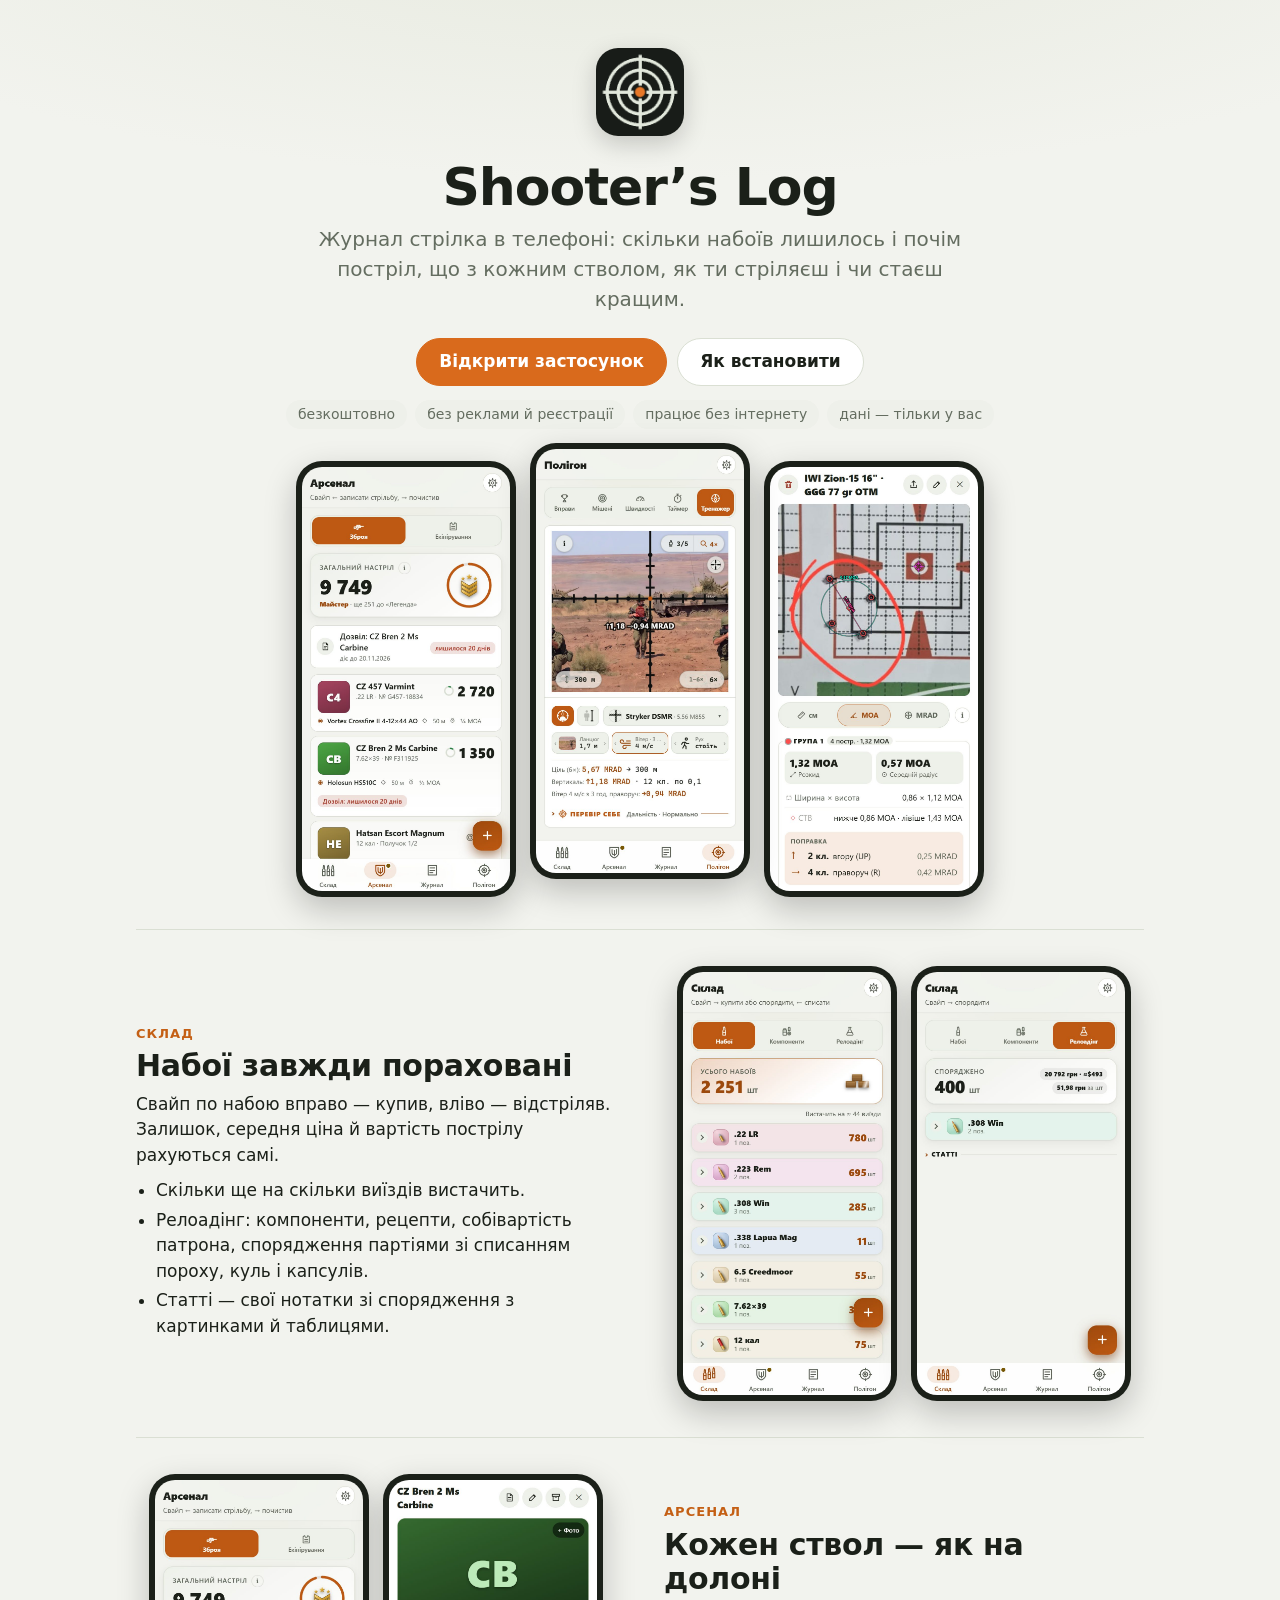
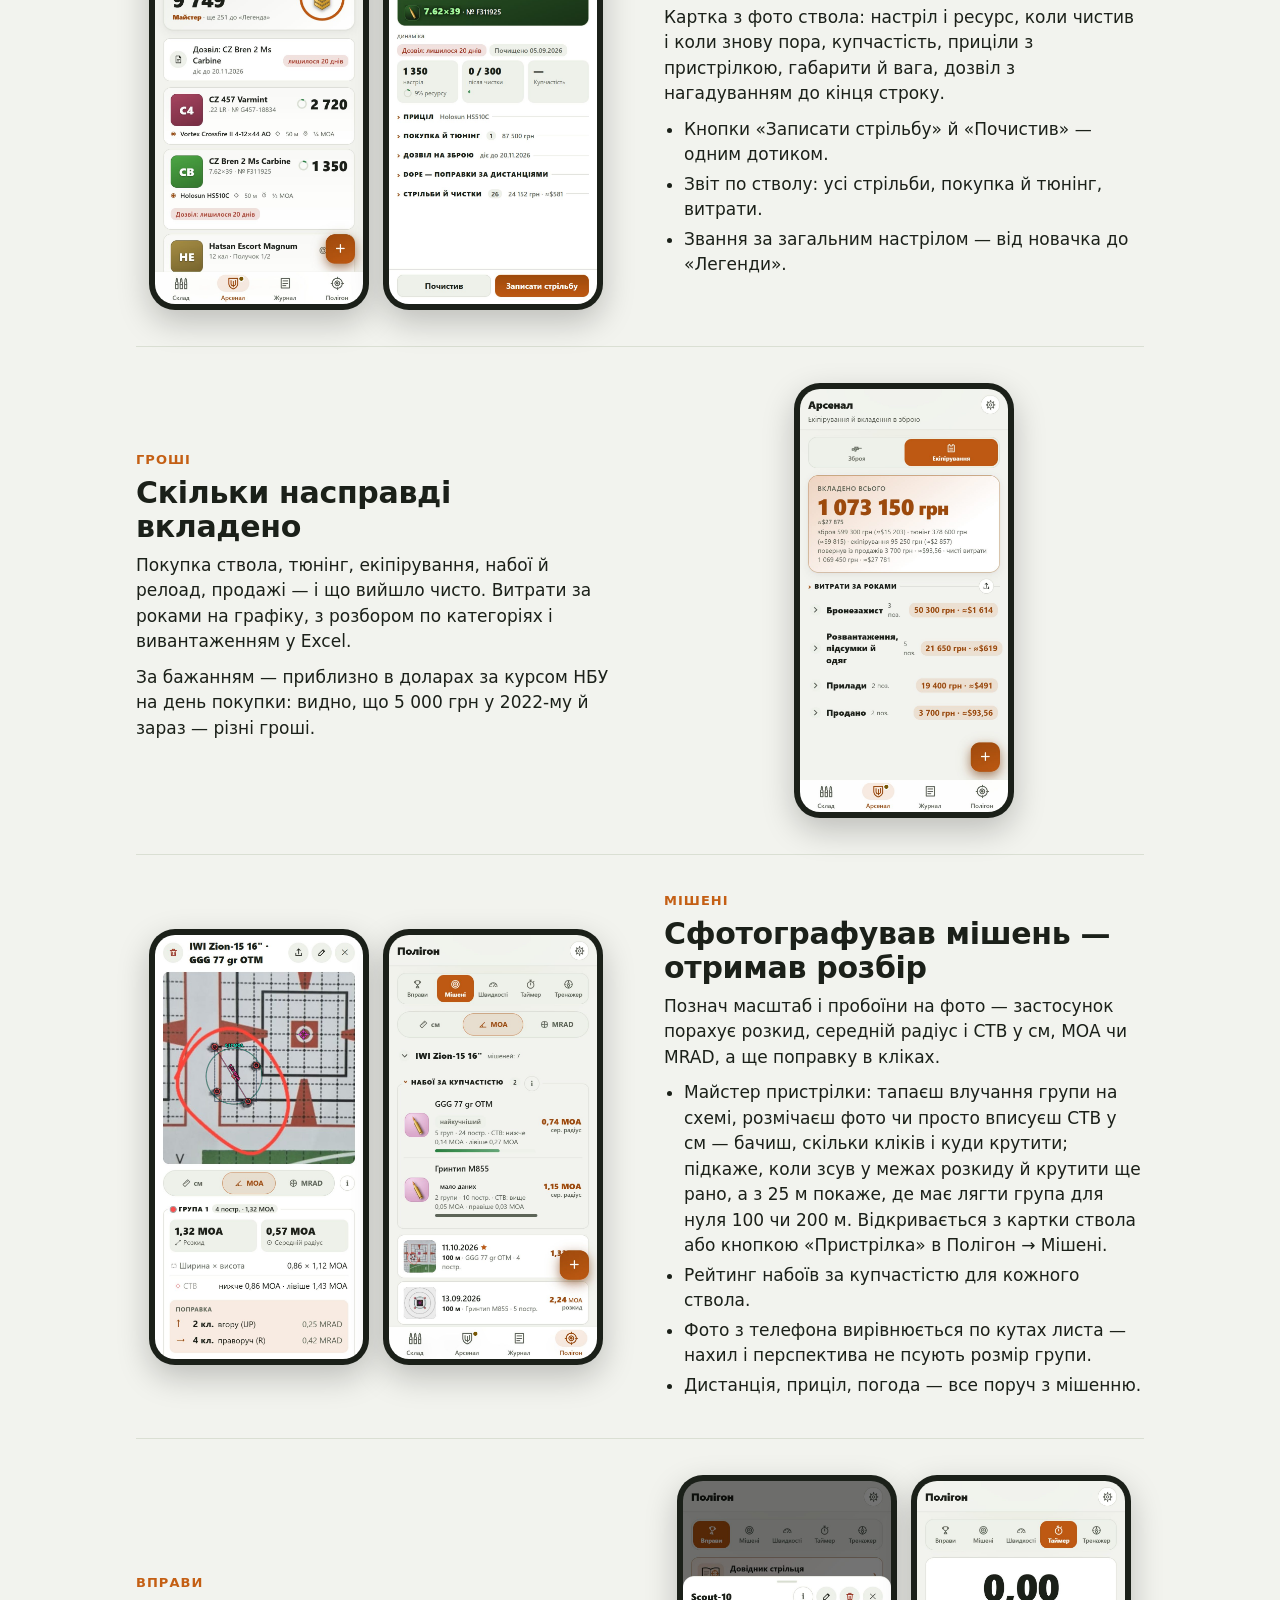
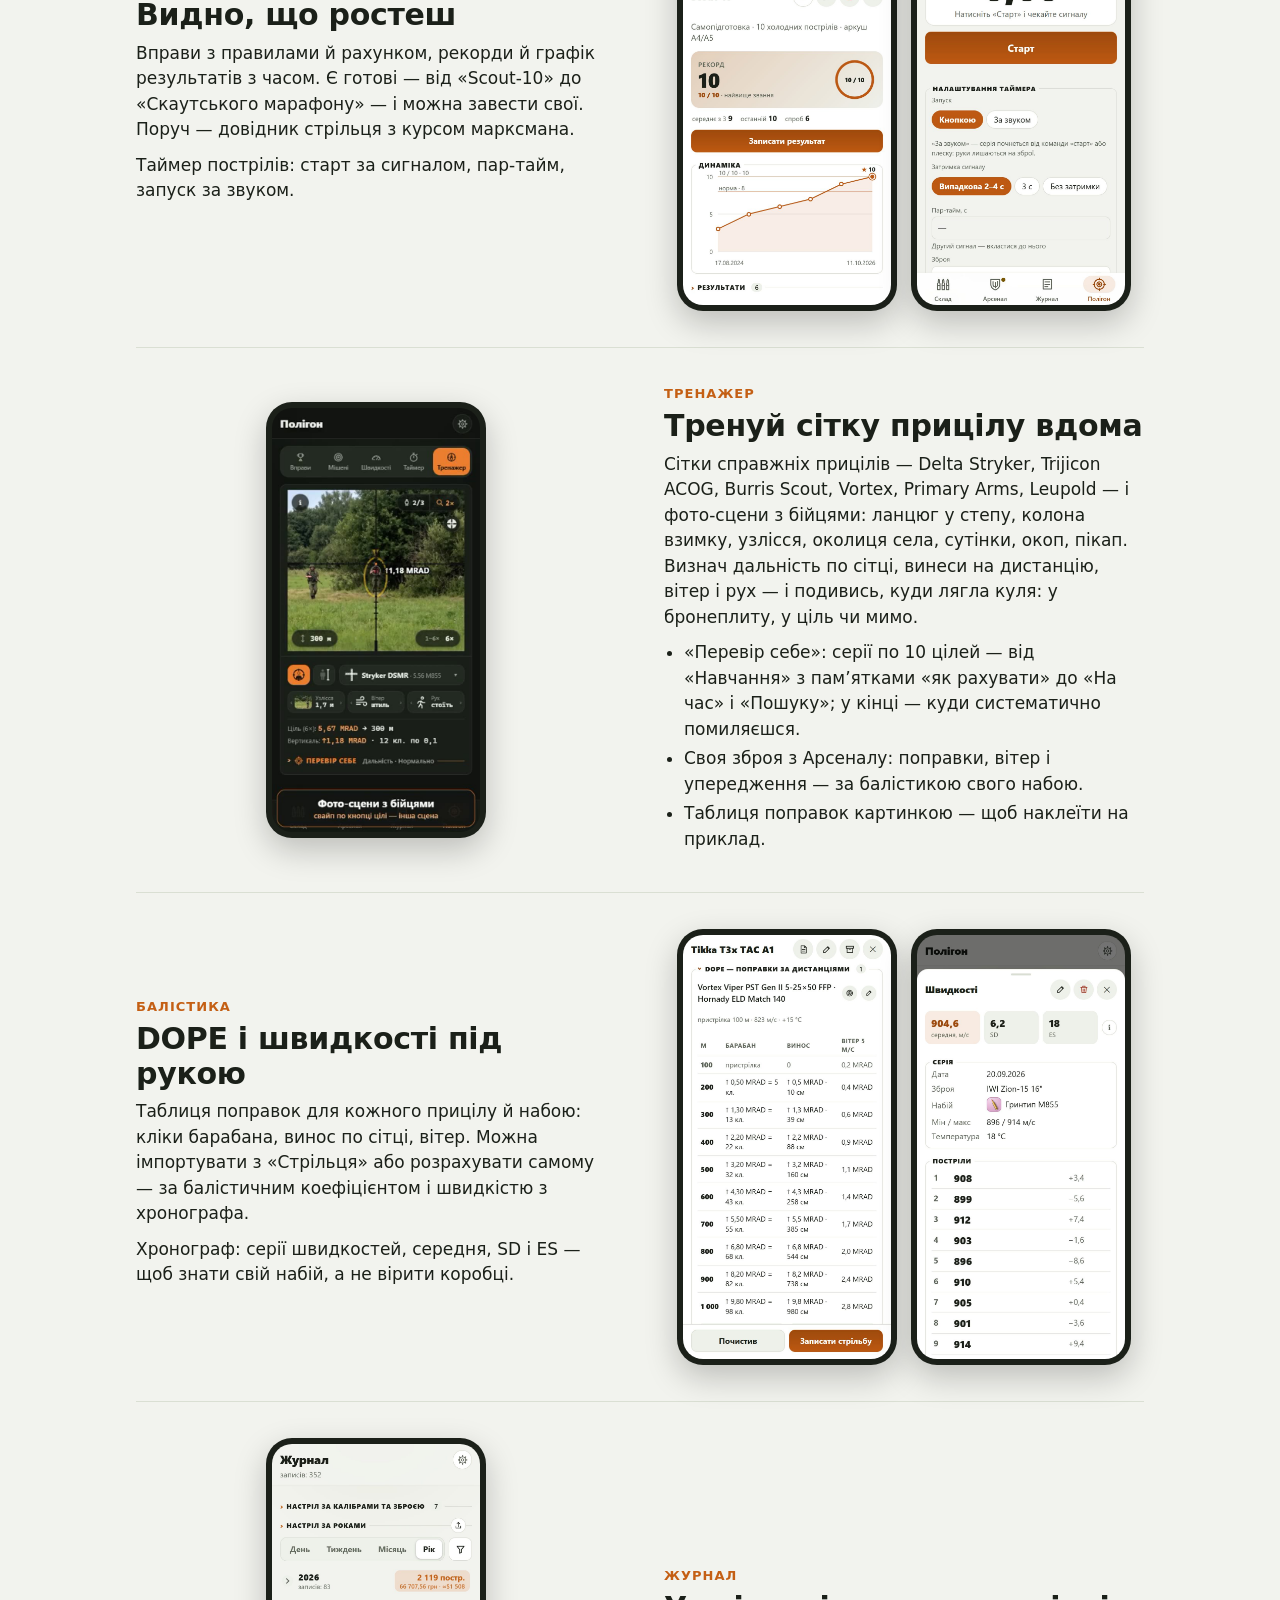
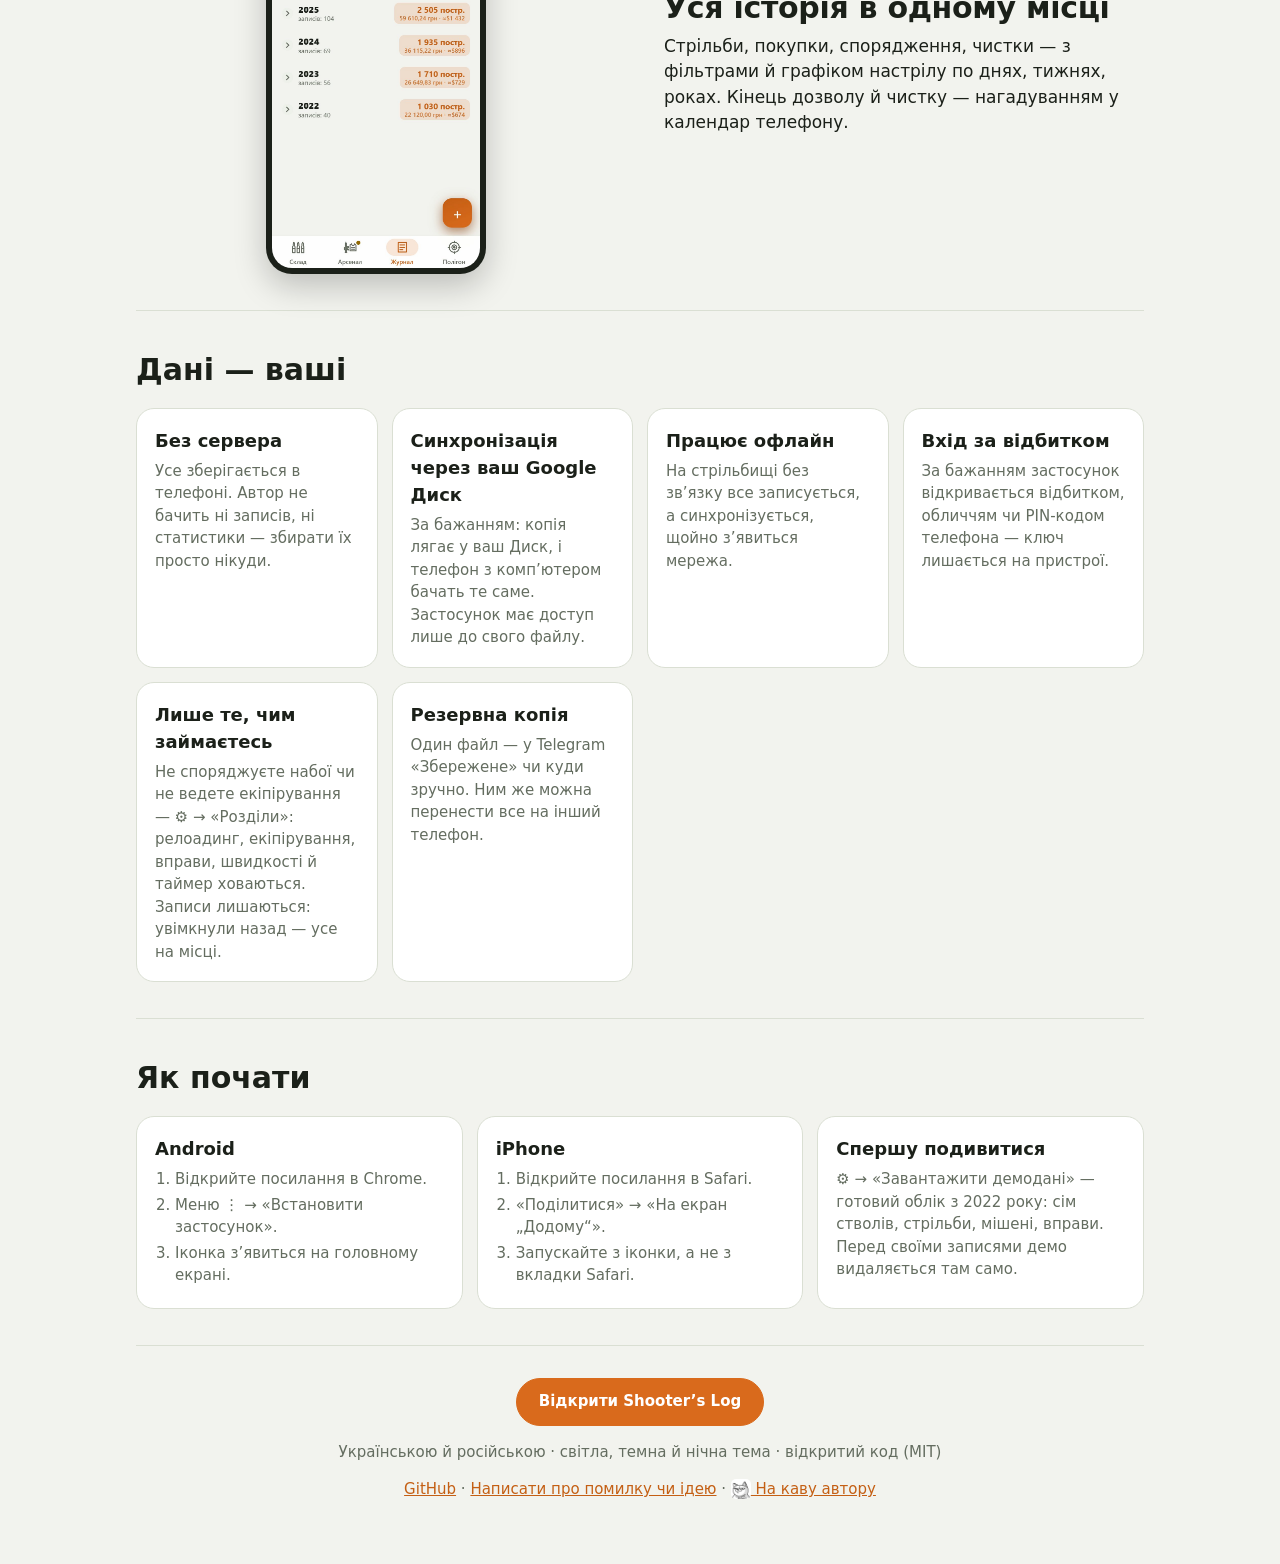
==== commit a850d530: "0.7.100: майстер пристрілки" ====
--- a/about/index.html
+++ b/about/index.html
@@ -3,7 +3,7 @@
 <head>
   <meta charset="utf-8">
   <meta name="viewport" content="width=device-width, initial-scale=1, viewport-fit=cover">
-  <meta http-equiv="Content-Security-Policy" content="default-src 'none'; img-src 'self'; media-src 'self'; style-src 'unsafe-inline'; base-uri 'none'; form-action 'none'">
+  <meta http-equiv="Content-Security-Policy" content="default-src 'none'; img-src 'self'; media-src 'self'; script-src 'self'; style-src 'unsafe-inline'; base-uri 'none'; form-action 'none'">
   <title>Shooter’s Log — журнал стрілка</title>
   <meta name="description" content="Безкоштовний застосунок для стрілка: набої й склад, стволи й настріл, мішені по фото, вправи, хронограф, таймер, тренажер сітки й таблиці DOPE. Працює без інтернету, дані лишаються у вас.">
   <meta property="og:type" content="website">
@@ -64,6 +64,15 @@
       box-shadow: 0 12px 32px rgb(0 0 0 / .22);
     }
     .phone picture { display: block; }
+    .phone { cursor: zoom-in; }
+    .phone:focus-visible { outline: 3px solid var(--accent); outline-offset: 3px; }
+    /* Збільшений скрин: майже на всю висоту екрана */
+    dialog.zoom { padding: 0; border: 0; background: none; max-width: none; max-height: none; overflow: visible; }
+    dialog.zoom::backdrop { background: rgb(0 0 0 / .82); }
+    dialog.zoom img, dialog.zoom video { display: block; width: auto; height: min(92dvh, 1180px); max-width: 94vw; object-fit: contain;
+      border-radius: 26px; box-shadow: 0 0 0 6px #000, 0 20px 60px rgb(0 0 0 / .6); cursor: zoom-out; animation: zoom-in .22s ease-out; }
+    @keyframes zoom-in { from { opacity: 0; transform: scale(.94); } }
+    @media (prefers-reduced-motion: reduce) { dialog.zoom img, dialog.zoom video { animation: none; } }
     .phone img, .phone video { display: block; width: 100%; height: auto; border-radius: 20px; aspect-ratio: 412 / 839; background: var(--surface-2); object-fit: cover; }
 
     section.feat { display: grid; grid-template-columns: 1fr; gap: 20px; align-items: center; padding: 36px 0; border-top: 1px solid var(--line); }
@@ -167,8 +176,9 @@
       <div class="text">
         <span class="kicker">Мішені</span>
         <h2>Сфотографував мішень — отримав розбір</h2>
-        <p>Познач масштаб і пробоїни на фото — застосунок порахує розкид, середній радіус і СТВ у см, MOA чи MRAD, а ще поправку в клацаннях.</p>
-        <ul>
+        <p>Познач масштаб і пробоїни на фото — застосунок порахує розкид, середній радіус і СТВ у см, MOA чи MRAD, а ще поправку в кліках.</p>
+        <ul>
+          <li>Майстер пристрілки: тапаєш влучання групи на схемі, розмічаєш фото чи просто вписуєш СТВ у см — бачиш, скільки кліків і куди крутити; підкаже, коли зсув у межах розкиду й крутити ще рано, а з 25 м покаже, де має лягти група для нуля 100 чи 200 м. Відкривається з картки ствола або кнопкою «Пристрілка» в Полігон → Мішені.</li>
           <li>Рейтинг набоїв за купчастістю для кожного ствола.</li>
           <li>Фото з телефона вирівнюється по кутах листа — нахил і перспектива не псують розмір групи.</li>
           <li>Дистанція, приціл, погода — все поруч з мішенню.</li>
@@ -213,7 +223,7 @@
       <div class="text">
         <span class="kicker">Балістика</span>
         <h2>DOPE і швидкості під рукою</h2>
-        <p>Таблиця поправок для кожного прицілу й набою: клацання барабана, винос по сітці, вітер. Можна імпортувати з «Стрільця» або розрахувати самому — за балістичним коефіцієнтом і швидкістю з хронографа.</p>
+        <p>Таблиця поправок для кожного прицілу й набою: кліки барабана, винос по сітці, вітер. Можна імпортувати з «Стрільця» або розрахувати самому — за балістичним коефіцієнтом і швидкістю з хронографа.</p>
         <p>Хронограф: серії швидкостей, середня, SD і ES — щоб знати свій набій, а не вірити коробці.</p>
       </div>
       <div class="shots">
@@ -240,6 +250,7 @@
         <div class="card"><h3>Синхронізація через ваш Google Диск</h3><p>За бажанням: копія лягає у ваш Диск, і телефон з комп’ютером бачать те саме. Застосунок має доступ лише до свого файлу.</p></div>
         <div class="card"><h3>Працює офлайн</h3><p>На стрільбищі без зв’язку все записується, а синхронізується, щойно з’явиться мережа.</p></div>
         <div class="card"><h3>Вхід за відбитком</h3><p>За бажанням застосунок відкривається відбитком, обличчям чи PIN-кодом телефона — ключ лишається на пристрої.</p></div>
+        <div class="card"><h3>Лише те, чим займаєтесь</h3><p>Не споряджуєте набої чи не ведете екіпірування — ⚙ → «Розділи»: релоадинг, екіпірування, вправи, швидкості й таймер ховаються. Записи лишаються: увімкнули назад — усе на місці.</p></div>
         <div class="card"><h3>Резервна копія</h3><p>Один файл — у Telegram «Збережене» чи куди зручно. Ним же можна перенести все на інший телефон.</p></div>
       </div>
     </section>
@@ -259,5 +270,6 @@
       <p><a href="https://github.com/VitaliyLobko/shooting-log">GitHub</a> · <a href="https://github.com/VitaliyLobko/shooting-log/issues/new">Написати про помилку чи ідею</a> · <a href="https://send.monobank.ua/jar/XJKDMyVfW"><img src="../icons/monobank.png" alt="" width="20" height="20" style="vertical-align: -5px; border-radius: 5px"> На каву автору</a></p>
     </footer>
   </div>
+  <script src="zoom.js" type="module"></script>
 </body>
 </html>
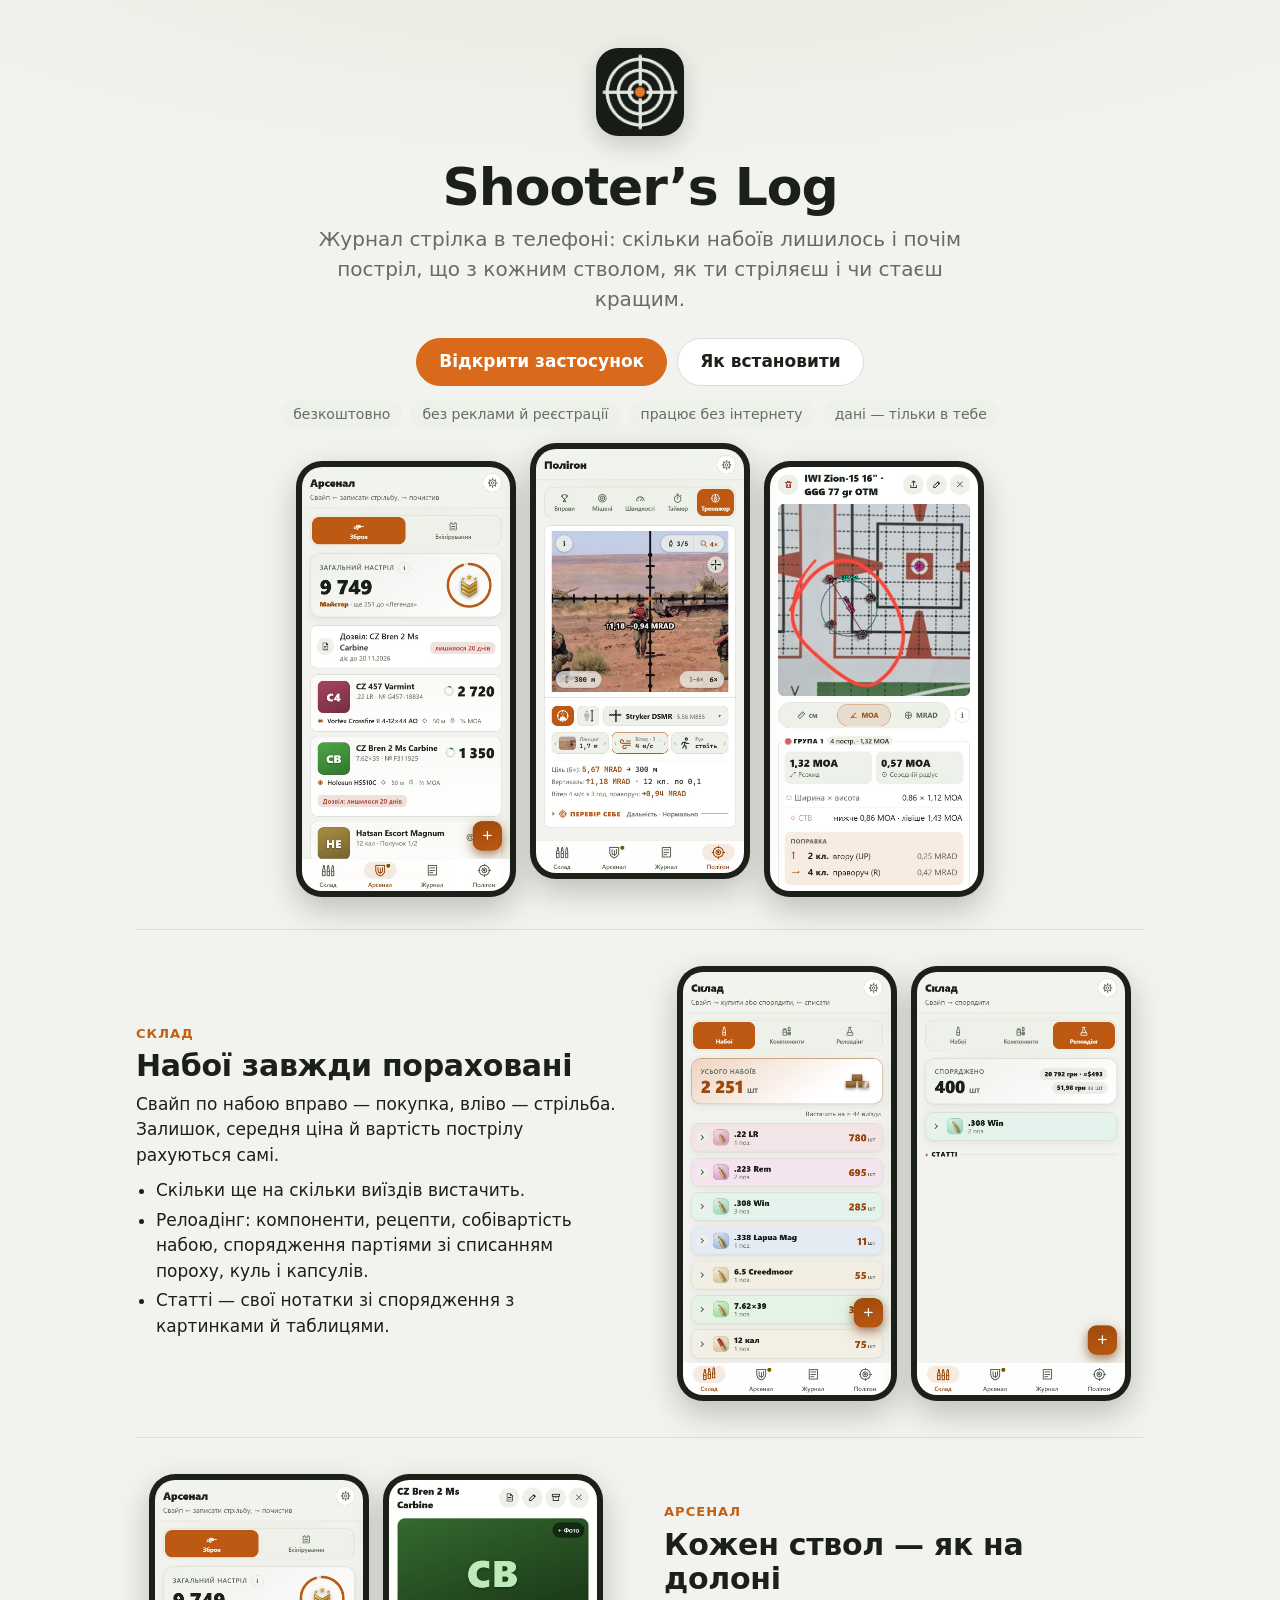
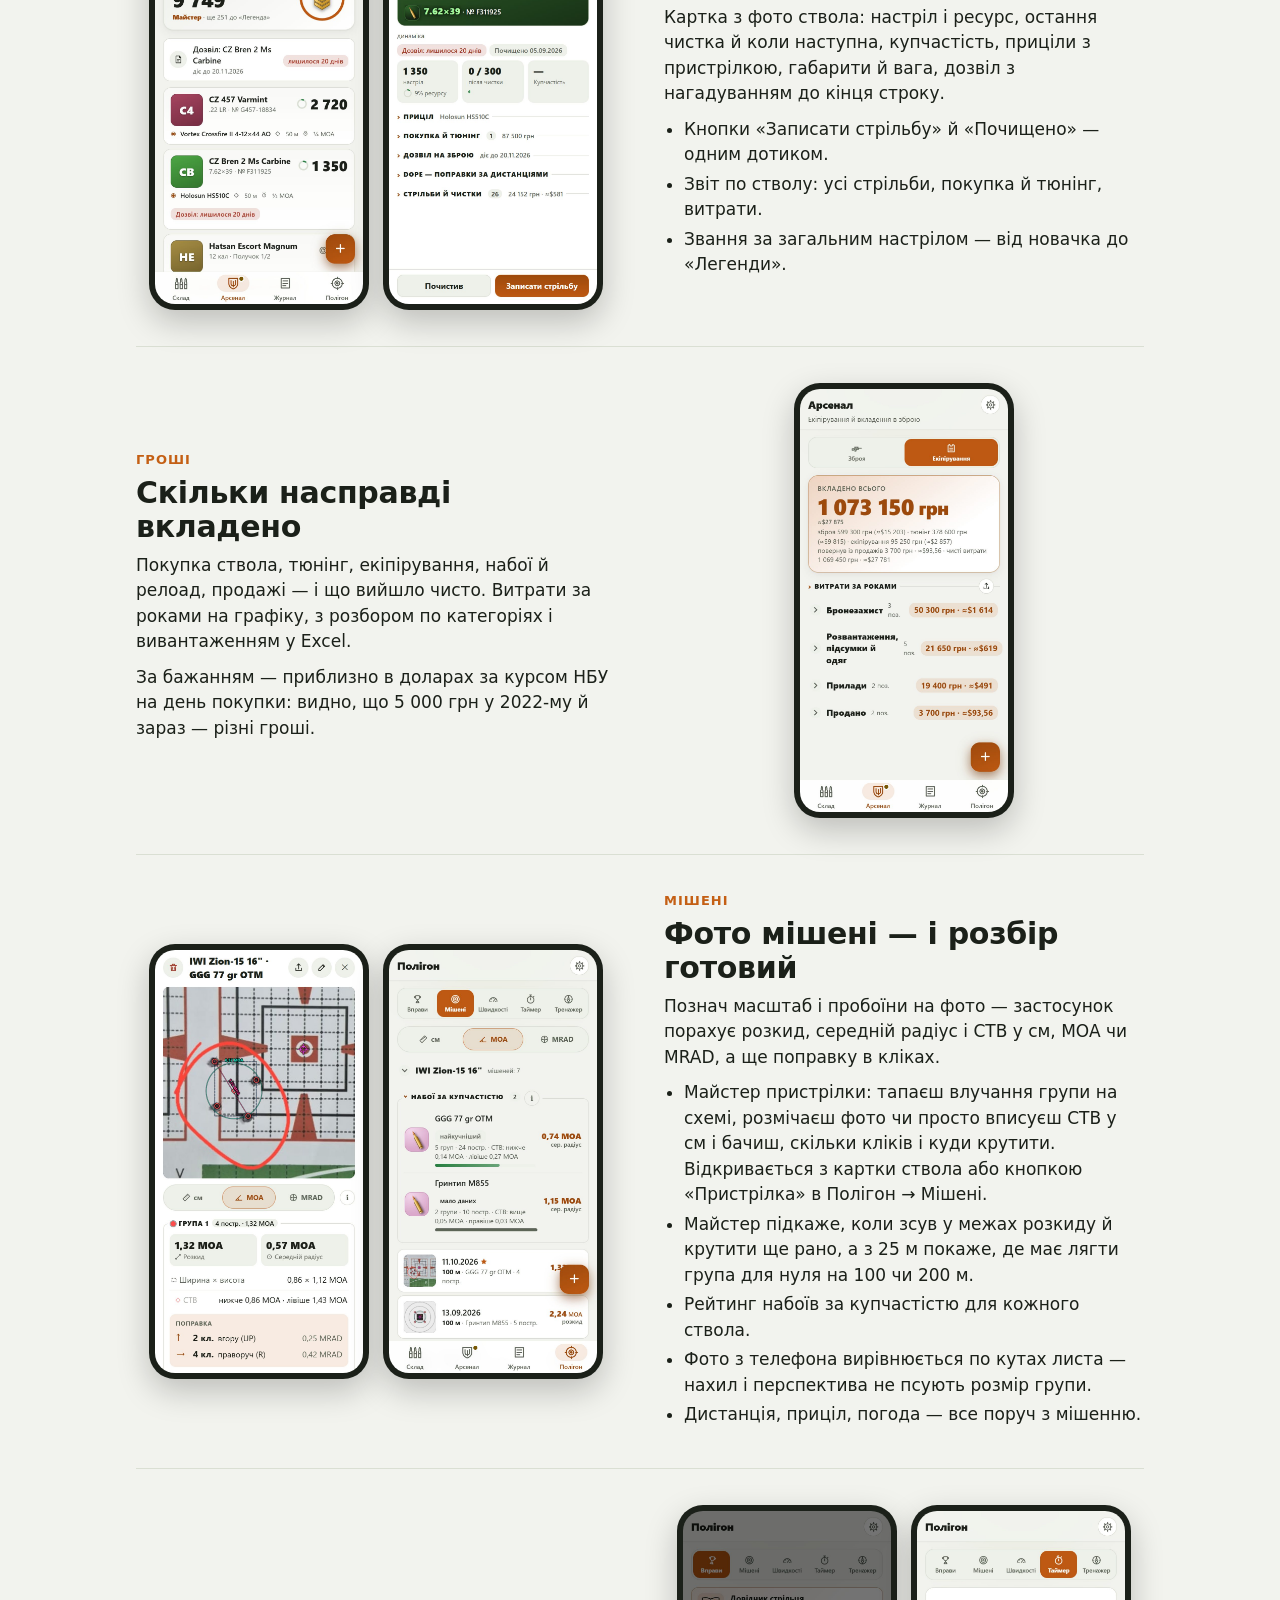
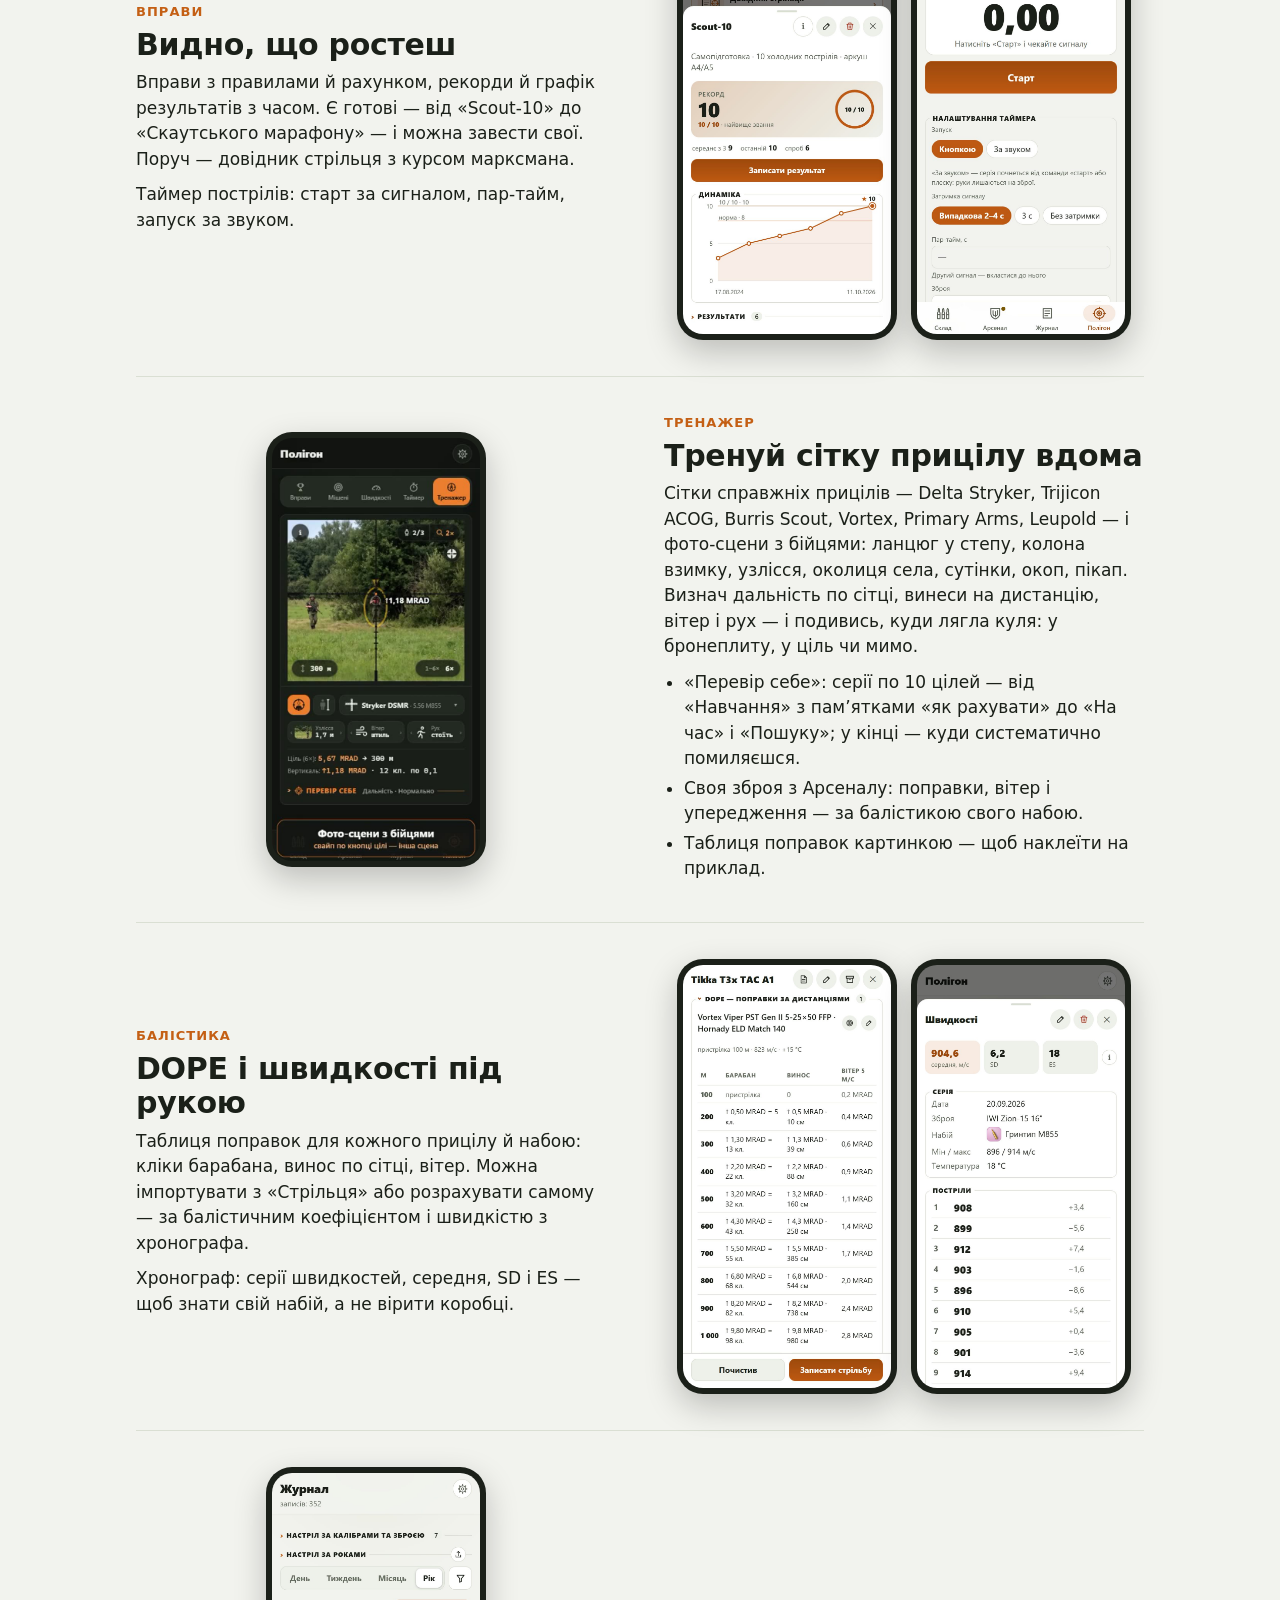
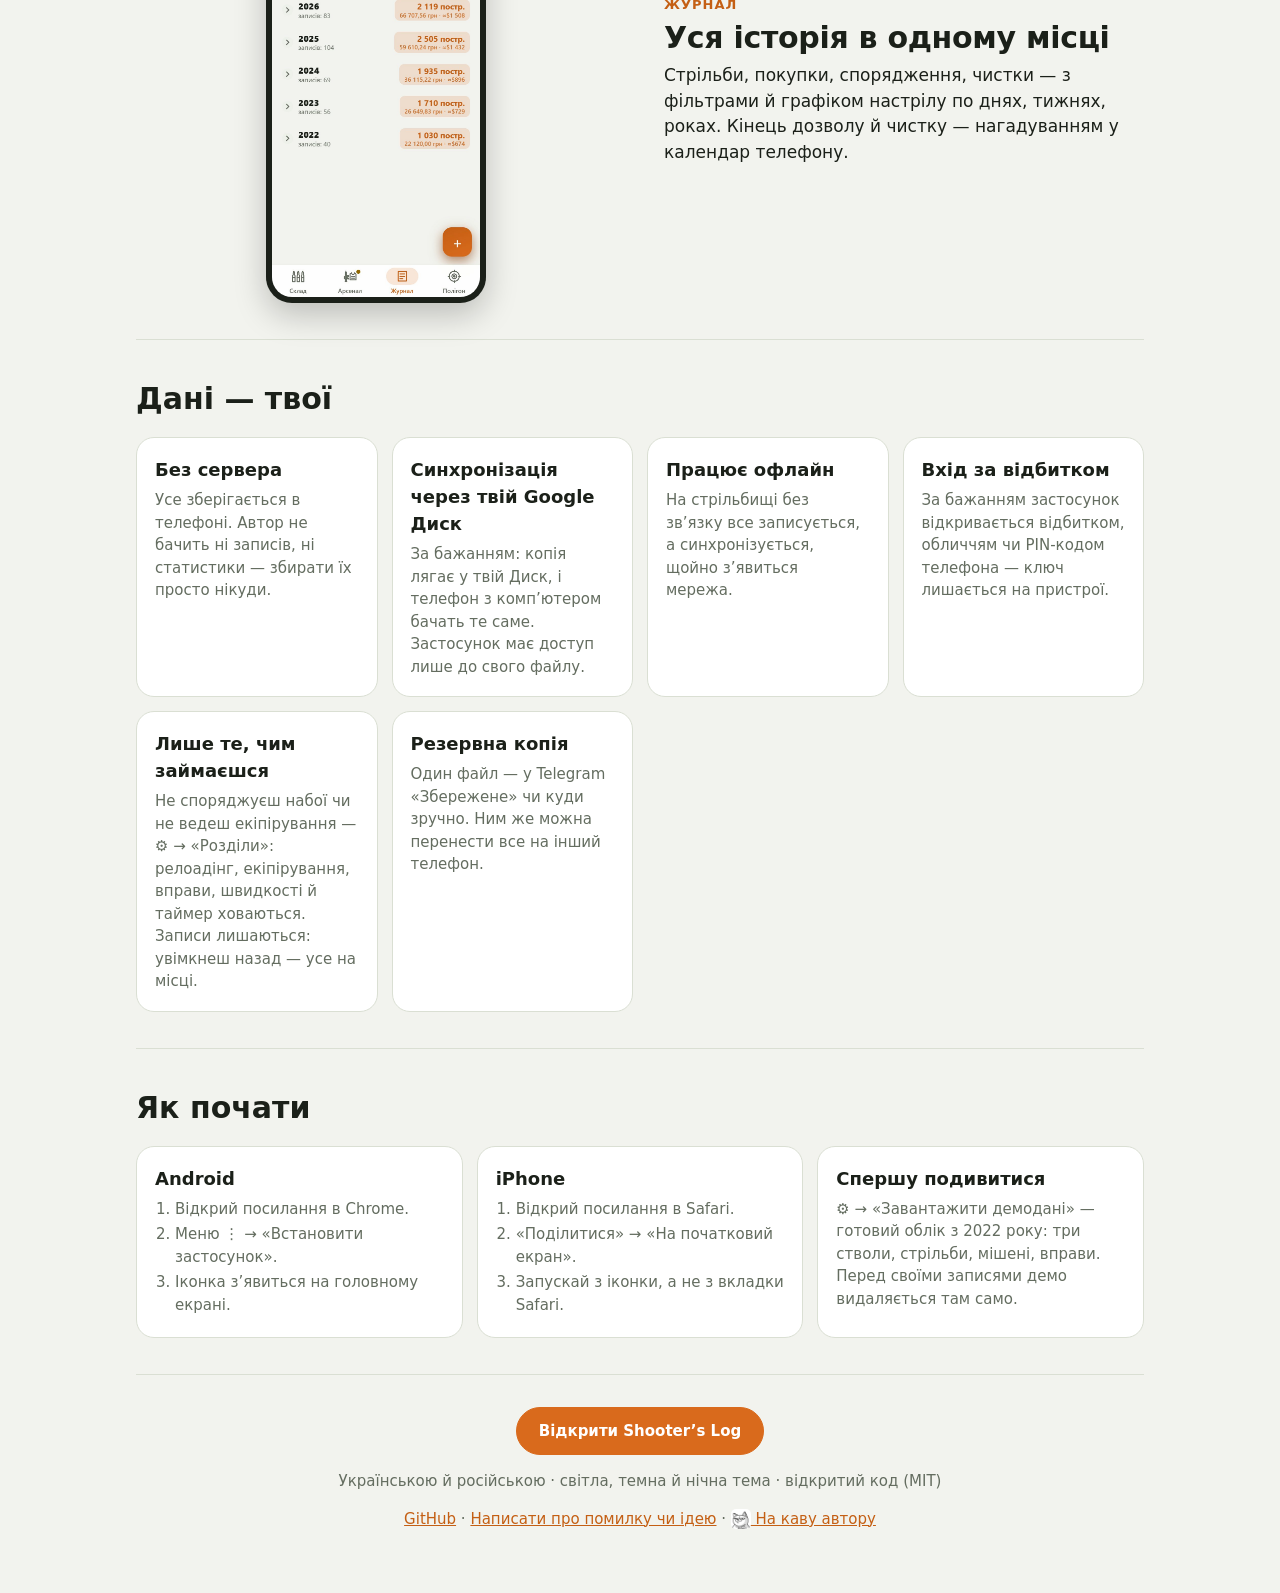
==== commit 6d9fb9c6: "0.7.102: форми не гублять введене, повернення в картку ствола, пристрілка компактніше, приціл — повн" ====
--- a/about/index.html
+++ b/about/index.html
@@ -5,7 +5,7 @@
   <meta name="viewport" content="width=device-width, initial-scale=1, viewport-fit=cover">
   <meta http-equiv="Content-Security-Policy" content="default-src 'none'; img-src 'self'; media-src 'self'; script-src 'self'; style-src 'unsafe-inline'; base-uri 'none'; form-action 'none'">
   <title>Shooter’s Log — журнал стрілка</title>
-  <meta name="description" content="Безкоштовний застосунок для стрілка: набої й склад, стволи й настріл, мішені по фото, вправи, хронограф, таймер, тренажер сітки й таблиці DOPE. Працює без інтернету, дані лишаються у вас.">
+  <meta name="description" content="Безкоштовний застосунок для стрілка: набої й склад, стволи й настріл, мішені по фото, вправи, хронограф, таймер, тренажер сітки й таблиці DOPE. Працює без інтернету, дані лишаються в тебе.">
   <meta property="og:type" content="website">
   <meta property="og:title" content="Shooter’s Log — журнал стрілка в телефоні">
   <meta property="og:description" content="Набої, стволи, настріл, мішені по фото, вправи, тренажер сітки й DOPE. Безкоштовно, без реклами й реєстрації.">
@@ -117,7 +117,7 @@
         <a class="btn" href="#install">Як встановити</a>
       </div>
       <ul class="badges">
-        <li>безкоштовно</li><li>без реклами й реєстрації</li><li>працює без інтернету</li><li>дані — тільки у вас</li>
+        <li>безкоштовно</li><li>без реклами й реєстрації</li><li>працює без інтернету</li><li>дані — тільки в тебе</li>
       </ul>
       <div class="strip" aria-hidden="true">
         <div class="phone"><picture><source media="(prefers-color-scheme: dark)" srcset="img/dark/guns.jpg"><img src="img/guns.jpg" alt="" width="412" height="839"></picture></div>
@@ -130,10 +130,10 @@
       <div class="text">
         <span class="kicker">Склад</span>
         <h2>Набої завжди пораховані</h2>
-        <p>Свайп по набою вправо — купив, вліво — відстріляв. Залишок, середня ціна й вартість пострілу рахуються самі.</p>
+        <p>Свайп по набою вправо — покупка, вліво — стрільба. Залишок, середня ціна й вартість пострілу рахуються самі.</p>
         <ul>
           <li>Скільки ще на скільки виїздів вистачить.</li>
-          <li>Релоадінг: компоненти, рецепти, собівартість патрона, спорядження партіями зі списанням пороху, куль і капсулів.</li>
+          <li>Релоадінг: компоненти, рецепти, собівартість набою, спорядження партіями зі списанням пороху, куль і капсулів.</li>
           <li>Статті — свої нотатки зі спорядження з картинками й таблицями.</li>
         </ul>
       </div>
@@ -147,9 +147,9 @@
       <div class="text">
         <span class="kicker">Арсенал</span>
         <h2>Кожен ствол — як на долоні</h2>
-        <p>Картка з фото ствола: настріл і ресурс, коли чистив і коли знову пора, купчастість, приціли з пристрілкою, габарити й вага, дозвіл з нагадуванням до кінця строку.</p>
-        <ul>
-          <li>Кнопки «Записати стрільбу» й «Почистив» — одним дотиком.</li>
+        <p>Картка з фото ствола: настріл і ресурс, остання чистка й коли наступна, купчастість, приціли з пристрілкою, габарити й вага, дозвіл з нагадуванням до кінця строку.</p>
+        <ul>
+          <li>Кнопки «Записати стрільбу» й «Почищено» — одним дотиком.</li>
           <li>Звіт по стволу: усі стрільби, покупка й тюнінг, витрати.</li>
           <li>Звання за загальним настрілом — від новачка до «Легенди».</li>
         </ul>
@@ -175,10 +175,11 @@
     <section class="feat flip">
       <div class="text">
         <span class="kicker">Мішені</span>
-        <h2>Сфотографував мішень — отримав розбір</h2>
+        <h2>Фото мішені — і розбір готовий</h2>
         <p>Познач масштаб і пробоїни на фото — застосунок порахує розкид, середній радіус і СТВ у см, MOA чи MRAD, а ще поправку в кліках.</p>
         <ul>
-          <li>Майстер пристрілки: тапаєш влучання групи на схемі, розмічаєш фото чи просто вписуєш СТВ у см — бачиш, скільки кліків і куди крутити; підкаже, коли зсув у межах розкиду й крутити ще рано, а з 25 м покаже, де має лягти група для нуля 100 чи 200 м. Відкривається з картки ствола або кнопкою «Пристрілка» в Полігон → Мішені.</li>
+          <li>Майстер пристрілки: тапаєш влучання групи на схемі, розмічаєш фото чи просто вписуєш СТВ у см і бачиш, скільки кліків і куди крутити. Відкривається з картки ствола або кнопкою «Пристрілка» в Полігон → Мішені.</li>
+          <li>Майстер підкаже, коли зсув у межах розкиду й крутити ще рано, а з 25 м покаже, де має лягти група для нуля на 100 чи 200 м.</li>
           <li>Рейтинг набоїв за купчастістю для кожного ствола.</li>
           <li>Фото з телефона вирівнюється по кутах листа — нахил і перспектива не псують розмір групи.</li>
           <li>Дистанція, приціл, погода — все поруч з мішенню.</li>
@@ -244,13 +245,13 @@
     </section>
 
     <section class="block">
-      <h2>Дані — ваші</h2>
+      <h2>Дані — твої</h2>
       <div class="cards">
         <div class="card"><h3>Без сервера</h3><p>Усе зберігається в телефоні. Автор не бачить ні записів, ні статистики — збирати їх просто нікуди.</p></div>
-        <div class="card"><h3>Синхронізація через ваш Google Диск</h3><p>За бажанням: копія лягає у ваш Диск, і телефон з комп’ютером бачать те саме. Застосунок має доступ лише до свого файлу.</p></div>
+        <div class="card"><h3>Синхронізація через твій Google Диск</h3><p>За бажанням: копія лягає у твій Диск, і телефон з комп’ютером бачать те саме. Застосунок має доступ лише до свого файлу.</p></div>
         <div class="card"><h3>Працює офлайн</h3><p>На стрільбищі без зв’язку все записується, а синхронізується, щойно з’явиться мережа.</p></div>
         <div class="card"><h3>Вхід за відбитком</h3><p>За бажанням застосунок відкривається відбитком, обличчям чи PIN-кодом телефона — ключ лишається на пристрої.</p></div>
-        <div class="card"><h3>Лише те, чим займаєтесь</h3><p>Не споряджуєте набої чи не ведете екіпірування — ⚙ → «Розділи»: релоадинг, екіпірування, вправи, швидкості й таймер ховаються. Записи лишаються: увімкнули назад — усе на місці.</p></div>
+        <div class="card"><h3>Лише те, чим займаєшся</h3><p>Не споряджуєш набої чи не ведеш екіпірування — ⚙ → «Розділи»: релоадінг, екіпірування, вправи, швидкості й таймер ховаються. Записи лишаються: увімкнеш назад — усе на місці.</p></div>
         <div class="card"><h3>Резервна копія</h3><p>Один файл — у Telegram «Збережене» чи куди зручно. Ним же можна перенести все на інший телефон.</p></div>
       </div>
     </section>
@@ -258,9 +259,9 @@
     <section class="block" id="install">
       <h2>Як почати</h2>
       <div class="cards">
-        <div class="card"><h3>Android</h3><ol><li>Відкрийте посилання в Chrome.</li><li>Меню ⋮ → «Встановити застосунок».</li><li>Іконка з’явиться на головному екрані.</li></ol></div>
-        <div class="card"><h3>iPhone</h3><ol><li>Відкрийте посилання в Safari.</li><li>«Поділитися» → «На екран „Додому“».</li><li>Запускайте з іконки, а не з вкладки Safari.</li></ol></div>
-        <div class="card"><h3>Спершу подивитися</h3><p>⚙ → «Завантажити демодані» — готовий облік з 2022 року: сім стволів, стрільби, мішені, вправи. Перед своїми записями демо видаляється там само.</p></div>
+        <div class="card"><h3>Android</h3><ol><li>Відкрий посилання в Chrome.</li><li>Меню ⋮ → «Встановити застосунок».</li><li>Іконка з’явиться на головному екрані.</li></ol></div>
+        <div class="card"><h3>iPhone</h3><ol><li>Відкрий посилання в Safari.</li><li>«Поділитися» → «На початковий екран».</li><li>Запускай з іконки, а не з вкладки Safari.</li></ol></div>
+        <div class="card"><h3>Спершу подивитися</h3><p>⚙ → «Завантажити демодані» — готовий облік з 2022 року: три стволи, стрільби, мішені, вправи. Перед своїми записями демо видаляється там само.</p></div>
       </div>
     </section>
 
